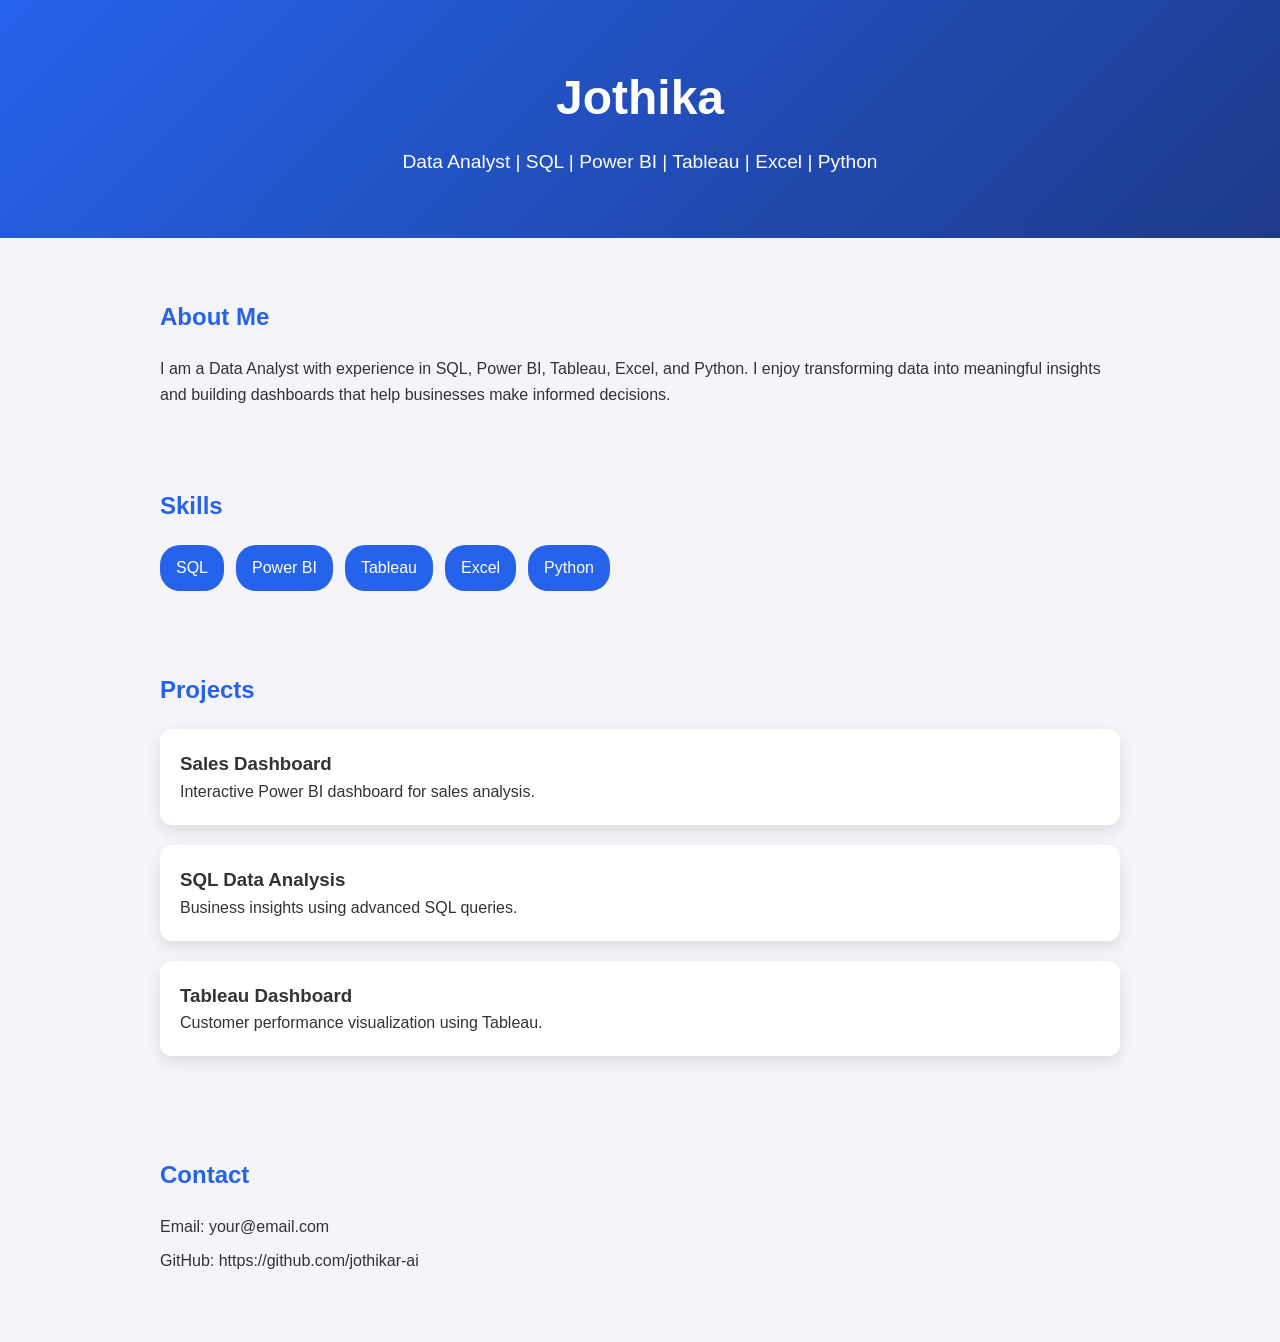
==== index.html @ 08f2b532 "Initial portfolio" ====
<!DOCTYPE html>
<html lang="en">
<head>
    <meta charset="UTF-8">
    <meta name="viewport" content="width=device-width, initial-scale=1.0">
    <title>Jothika | Data Analyst</title>
    <link rel="stylesheet" href="style.css">
</head>
<body>

<header>
    <h1>Jothika</h1>
    <p>Data Analyst | SQL | Power BI | Tableau | Excel | Python</p>
</header>

<section id="about">
    <h2>About Me</h2>
    <p>
        I am a Data Analyst with experience in SQL, Power BI, Tableau,
        Excel, and Python. I enjoy transforming data into meaningful
        insights and building dashboards that help businesses make
        informed decisions.
    </p>
</section>

<section id="skills">
    <h2>Skills</h2>
    <ul>
        <li>SQL</li>
        <li>Power BI</li>
        <li>Tableau</li>
        <li>Excel</li>
        <li>Python</li>
    </ul>
</section>

<section id="projects">
    <h2>Projects</h2>

    <div class="card">
        <h3>Sales Dashboard</h3>
        <p>Interactive Power BI dashboard for sales analysis.</p>
    </div>

    <div class="card">
        <h3>SQL Data Analysis</h3>
        <p>Business insights using advanced SQL queries.</p>
    </div>

    <div class="card">
        <h3>Tableau Dashboard</h3>
        <p>Customer performance visualization using Tableau.</p>
    </div>

</section>

<section id="contact">
    <h2>Contact</h2>
    <p>Email: your@email.com</p>
    <p>GitHub: https://github.com/jothikar-ai</p>
</section>

<script src="script.js"></script>

</body>
</html>
---- style.css ----
* {
    margin: 0;
    padding: 0;
    box-sizing: border-box;
}

body {
    font-family: Arial, Helvetica, sans-serif;
    background: #f4f4f9;
    color: #333;
    line-height: 1.6;
}

header {
    background: linear-gradient(135deg, #2563eb, #1e3a8a);
    color: white;
    text-align: center;
    padding: 60px 20px;
}

header h1 {
    font-size: 3rem;
}

header p {
    margin-top: 10px;
    font-size: 1.2rem;
}

section {
    max-width: 1000px;
    margin: 40px auto;
    padding: 20px;
}

h2 {
    margin-bottom: 20px;
    color: #2563eb;
}

ul {
    list-style: none;
    display: flex;
    flex-wrap: wrap;
    gap: 12px;
}

ul li {
    background: #2563eb;
    color: white;
    padding: 10px 16px;
    border-radius: 20px;
}

.card {
    background: white;
    padding: 20px;
    margin-bottom: 20px;
    border-radius: 12px;
    box-shadow: 0 6px 15px rgba(0,0,0,0.1);
    transition: transform 0.3s ease;
}

.card:hover {
    transform: translateY(-5px);
}

#contact p {
    margin: 8px 0;
}

footer {
    text-align: center;
    padding: 20px;
    background: #1e3a8a;
    color: white;
    margin-top: 40px;
}
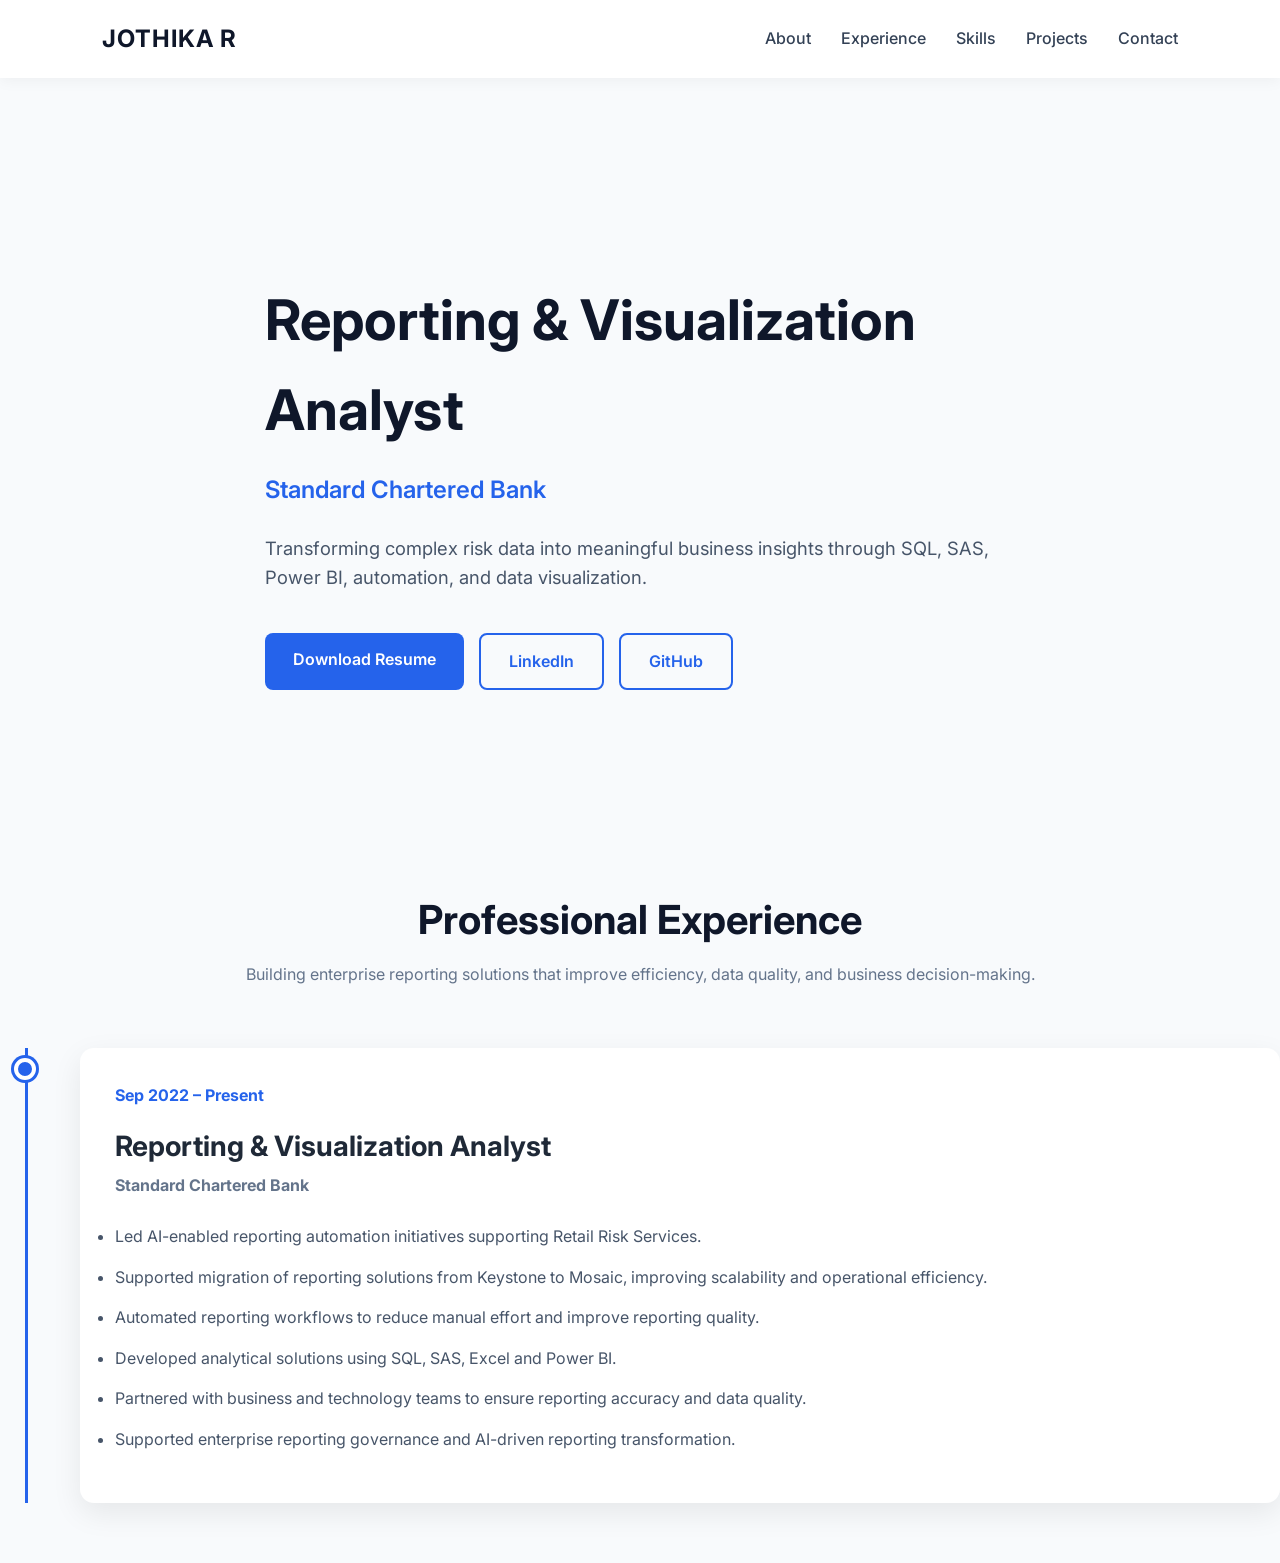
==== commit d8fb2f66: "Add professional experience timeline" ====
--- a/index.html
+++ b/index.html
@@ -3,64 +3,112 @@
 <head>
     <meta charset="UTF-8">
     <meta name="viewport" content="width=device-width, initial-scale=1.0">
-    <title>Jothika | Data Analyst</title>
-    <link rel="stylesheet" href="style.css">
+    <title>Jothika R | Reporting & Visualization Analyst</title>
+
+    <link rel="stylesheet" href="assets/css/style.css">
+
+    <link href="https://fonts.googleapis.com/css2?family=Inter:wght@300;400;500;600;700&display=swap" rel="stylesheet">
 </head>
+
 <body>
 
-<header>
-    <h1>Jothika</h1>
-    <p>Data Analyst | SQL | Power BI | Tableau | Excel | Python</p>
-</header>
+<nav class="navbar">
 
-<section id="about">
-    <h2>About Me</h2>
-    <p>
-        I am a Data Analyst with experience in SQL, Power BI, Tableau,
-        Excel, and Python. I enjoy transforming data into meaningful
-        insights and building dashboards that help businesses make
-        informed decisions.
-    </p>
+<div class="logo">
+JOTHIKA R
+</div>
+
+<ul>
+
+<li><a href="#about">About</a></li>
+
+<li><a href="#experience">Experience</a></li>
+
+<li><a href="#skills">Skills</a></li>
+
+<li><a href="#projects">Projects</a></li>
+
+<li><a href="#contact">Contact</a></li>
+
+</ul>
+
+</nav>
+
+<section class="hero">
+
+<div class="hero-text">
+
+<h1>Reporting & Visualization Analyst</h1>
+
+<h2>Standard Chartered Bank</h2>
+
+<p>
+
+Transforming complex risk data into meaningful business insights through SQL, SAS, Power BI, automation, and data visualization.
+
+</p>
+
+<div class="buttons">
+
+<a href="#">Download Resume</a>
+
+<a href="https://www.linkedin.com/in/jothika-r-b6b468215/" target="_blank">LinkedIn</a>
+
+<a href="https://github.com/jothikar-ai" target="_blank">GitHub</a>
+
+</div>
+
+</div>
+
 </section>
 
-<section id="skills">
-    <h2>Skills</h2>
-    <ul>
-        <li>SQL</li>
-        <li>Power BI</li>
-        <li>Tableau</li>
-        <li>Excel</li>
-        <li>Python</li>
-    </ul>
-</section>
+<section id="experience" class="experience">
 
-<section id="projects">
-    <h2>Projects</h2>
-
-    <div class="card">
-        <h3>Sales Dashboard</h3>
-        <p>Interactive Power BI dashboard for sales analysis.</p>
+    <div class="section-title">
+        <h2>Professional Experience</h2>
+        <p>Building enterprise reporting solutions that improve efficiency, data quality, and business decision-making.</p>
     </div>
 
-    <div class="card">
-        <h3>SQL Data Analysis</h3>
-        <p>Business insights using advanced SQL queries.</p>
-    </div>
+    <div class="timeline">
 
-    <div class="card">
-        <h3>Tableau Dashboard</h3>
-        <p>Customer performance visualization using Tableau.</p>
+        <div class="timeline-item">
+            <div class="timeline-dot"></div>
+
+            <div class="timeline-content">
+
+                <span class="timeline-date">
+                    Sep 2022 – Present
+                </span>
+
+                <h3>Reporting & Visualization Analyst</h3>
+
+                <h4>Standard Chartered Bank</h4>
+
+                <ul>
+
+                    <li>Led AI-enabled reporting automation initiatives supporting Retail Risk Services.</li>
+
+                    <li>Supported migration of reporting solutions from Keystone to Mosaic, improving scalability and operational efficiency.</li>
+
+                    <li>Automated reporting workflows to reduce manual effort and improve reporting quality.</li>
+
+                    <li>Developed analytical solutions using SQL, SAS, Excel and Power BI.</li>
+
+                    <li>Partnered with business and technology teams to ensure reporting accuracy and data quality.</li>
+
+                    <li>Supported enterprise reporting governance and AI-driven reporting transformation.</li>
+
+                </ul>
+
+            </div>
+
+        </div>
+
     </div>
 
 </section>
 
-<section id="contact">
-    <h2>Contact</h2>
-    <p>Email: your@email.com</p>
-    <p>GitHub: https://github.com/jothikar-ai</p>
-</section>
-
-<script src="script.js"></script>
+<script src="assets/js/script.js"></script>
 
 </body>
 </html>
--- a/assets/css/style.css
+++ b/assets/css/style.css
@@ -0,0 +1,324 @@
+/* ==========================
+   Global Styles
+========================== */
+
+* {
+    margin: 0;
+    padding: 0;
+    box-sizing: border-box;
+}
+
+html {
+    scroll-behavior: smooth;
+}
+
+body {
+    font-family: "Inter", sans-serif;
+    background: #f8fafc;
+    color: #1f2937;
+    line-height: 1.6;
+}
+
+/* ==========================
+   Navigation
+========================== */
+
+.navbar {
+    position: sticky;
+    top: 0;
+    background: #ffffff;
+    display: flex;
+    justify-content: space-between;
+    align-items: center;
+    padding: 20px 8%;
+    box-shadow: 0 2px 15px rgba(0,0,0,0.05);
+    z-index: 1000;
+}
+
+.logo {
+    font-size: 24px;
+    font-weight: 700;
+    color: #0f172a;
+    letter-spacing: 1px;
+}
+
+.navbar ul {
+    display: flex;
+    list-style: none;
+    gap: 30px;
+}
+
+.navbar a {
+    text-decoration: none;
+    color: #334155;
+    font-weight: 500;
+    transition: color .3s;
+}
+
+.navbar a:hover {
+    color: #2563eb;
+}
+
+/* ==========================
+   Hero Section
+========================== */
+
+.hero {
+    min-height: 90vh;
+    display: flex;
+    align-items: center;
+    justify-content: center;
+    padding: 0 8%;
+}
+
+.hero-text {
+    max-width: 750px;
+}
+
+.hero h1 {
+    font-size: 3.5rem;
+    color: #0f172a;
+    margin-bottom: 15px;
+}
+
+.hero h2 {
+    color: #2563eb;
+    font-weight: 600;
+    margin-bottom: 25px;
+}
+
+.hero p {
+    font-size: 1.15rem;
+    color: #475569;
+    margin-bottom: 40px;
+}
+
+.buttons {
+    display: flex;
+    gap: 15px;
+    flex-wrap: wrap;
+}
+
+.buttons a {
+    text-decoration: none;
+    padding: 14px 28px;
+    border-radius: 8px;
+    font-weight: 600;
+    transition: .3s;
+}
+
+.buttons a:first-child {
+    background: #2563eb;
+    color: white;
+}
+
+.buttons a:first-child:hover {
+    background: #1d4ed8;
+}
+
+.buttons a:not(:first-child) {
+    border: 2px solid #2563eb;
+    color: #2563eb;
+}
+
+.buttons a:not(:first-child):hover {
+    background: #2563eb;
+    color: white;
+}
+
+/* ==========================
+   Mobile
+========================== */
+
+@media(max-width:768px){
+
+.navbar{
+    flex-direction:column;
+    gap:15px;
+}
+
+.navbar ul{
+    flex-wrap:wrap;
+    justify-content:center;
+}
+
+.hero h1{
+    font-size:2.3rem;
+}
+
+.hero{
+    text-align:center;
+}
+
+.buttons{
+    justify-content:center;
+}
+
+}
+/* ==========================
+   About Section
+========================== */
+
+.about {
+    padding: 80px 8%;
+    background: #ffffff;
+}
+
+.section-title {
+    text-align: center;
+    margin-bottom: 50px;
+}
+
+.section-title h2 {
+    font-size: 2.5rem;
+    color: #0f172a;
+    margin-bottom: 10px;
+}
+
+.section-title p {
+    color: #64748b;
+}
+
+.about-container {
+    display: grid;
+    grid-template-columns: 2fr 1fr;
+    gap: 40px;
+    align-items: start;
+}
+
+.about-text p {
+    margin-bottom: 20px;
+    font-size: 1.05rem;
+    color: #475569;
+}
+
+.about-card {
+    background: #f8fafc;
+    border-radius: 12px;
+    padding: 30px;
+    box-shadow: 0 5px 20px rgba(0,0,0,0.08);
+}
+
+.about-card h3 {
+    margin-bottom: 20px;
+    color: #2563eb;
+}
+
+.about-card ul {
+    list-style: none;
+    padding: 0;
+}
+
+.about-card li {
+    margin-bottom: 15px;
+    color: #334155;
+}
+
+@media (max-width: 768px) {
+    .about-container {
+        grid-template-columns: 1fr;
+    }
+}
+/* EXPERIENCE TIMELINE */
+
+.timeline{
+
+position:relative;
+
+margin-top:60px;
+
+}
+
+.timeline:before{
+
+content:"";
+
+position:absolute;
+
+left:25px;
+
+top:0;
+
+bottom:0;
+
+width:3px;
+
+background:#2563eb;
+
+}
+
+.timeline-item{
+
+position:relative;
+
+padding-left:80px;
+
+margin-bottom:60px;
+
+}
+
+.timeline-dot{
+
+position:absolute;
+
+left:14px;
+
+top:10px;
+
+width:22px;
+
+height:22px;
+
+background:#2563eb;
+
+border-radius:50%;
+
+border:4px solid white;
+
+box-shadow:0 0 0 3px #2563eb;
+
+}
+
+.timeline-content{
+
+background:white;
+
+padding:35px;
+
+border-radius:14px;
+
+box-shadow:0 10px 30px rgba(0,0,0,.08);
+
+}
+
+.timeline-date{
+
+color:#2563eb;
+
+font-weight:700;
+
+}
+
+.timeline-content h3{
+
+margin:15px 0 5px;
+
+font-size:28px;
+
+}
+
+.timeline-content h4{
+
+color:#64748b;
+
+margin-bottom:25px;
+
+}
+
+.timeline-content li{
+
+margin-bottom:15px;
+
+color:#475569;
+
+}
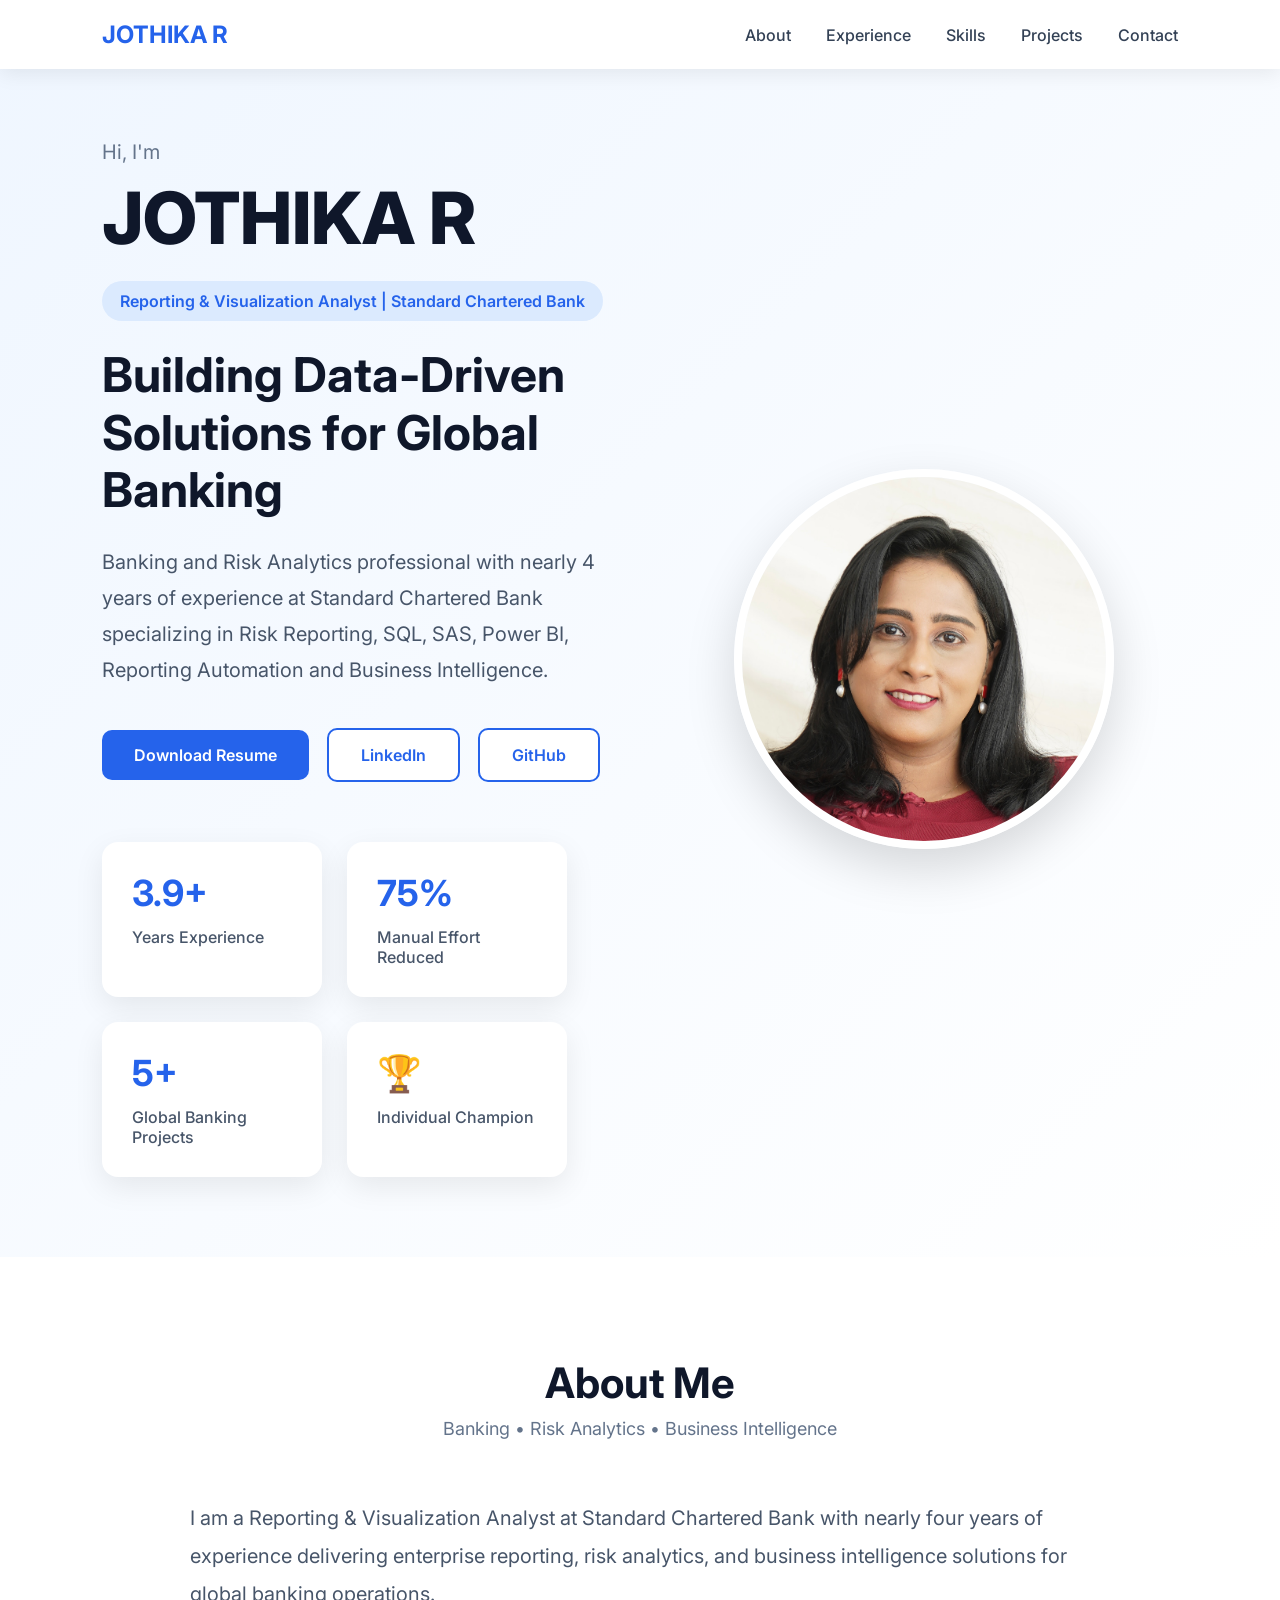
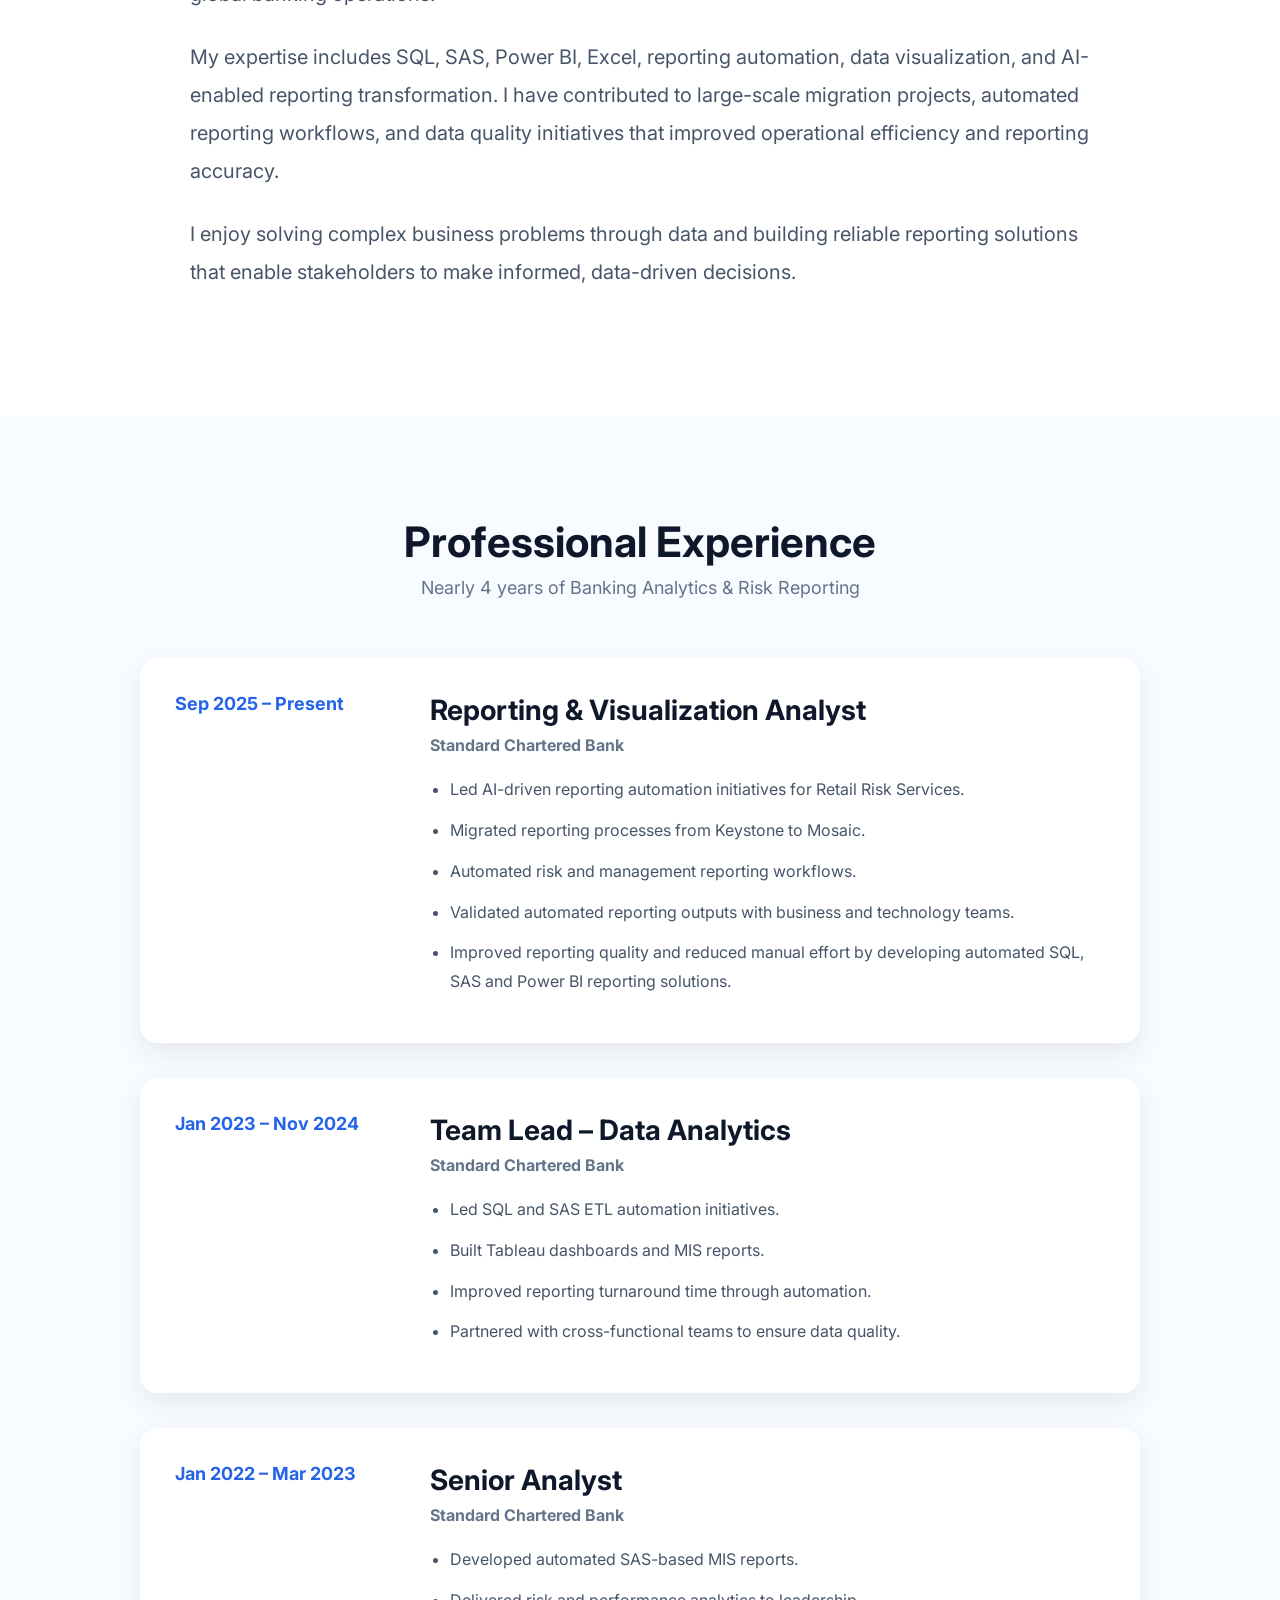
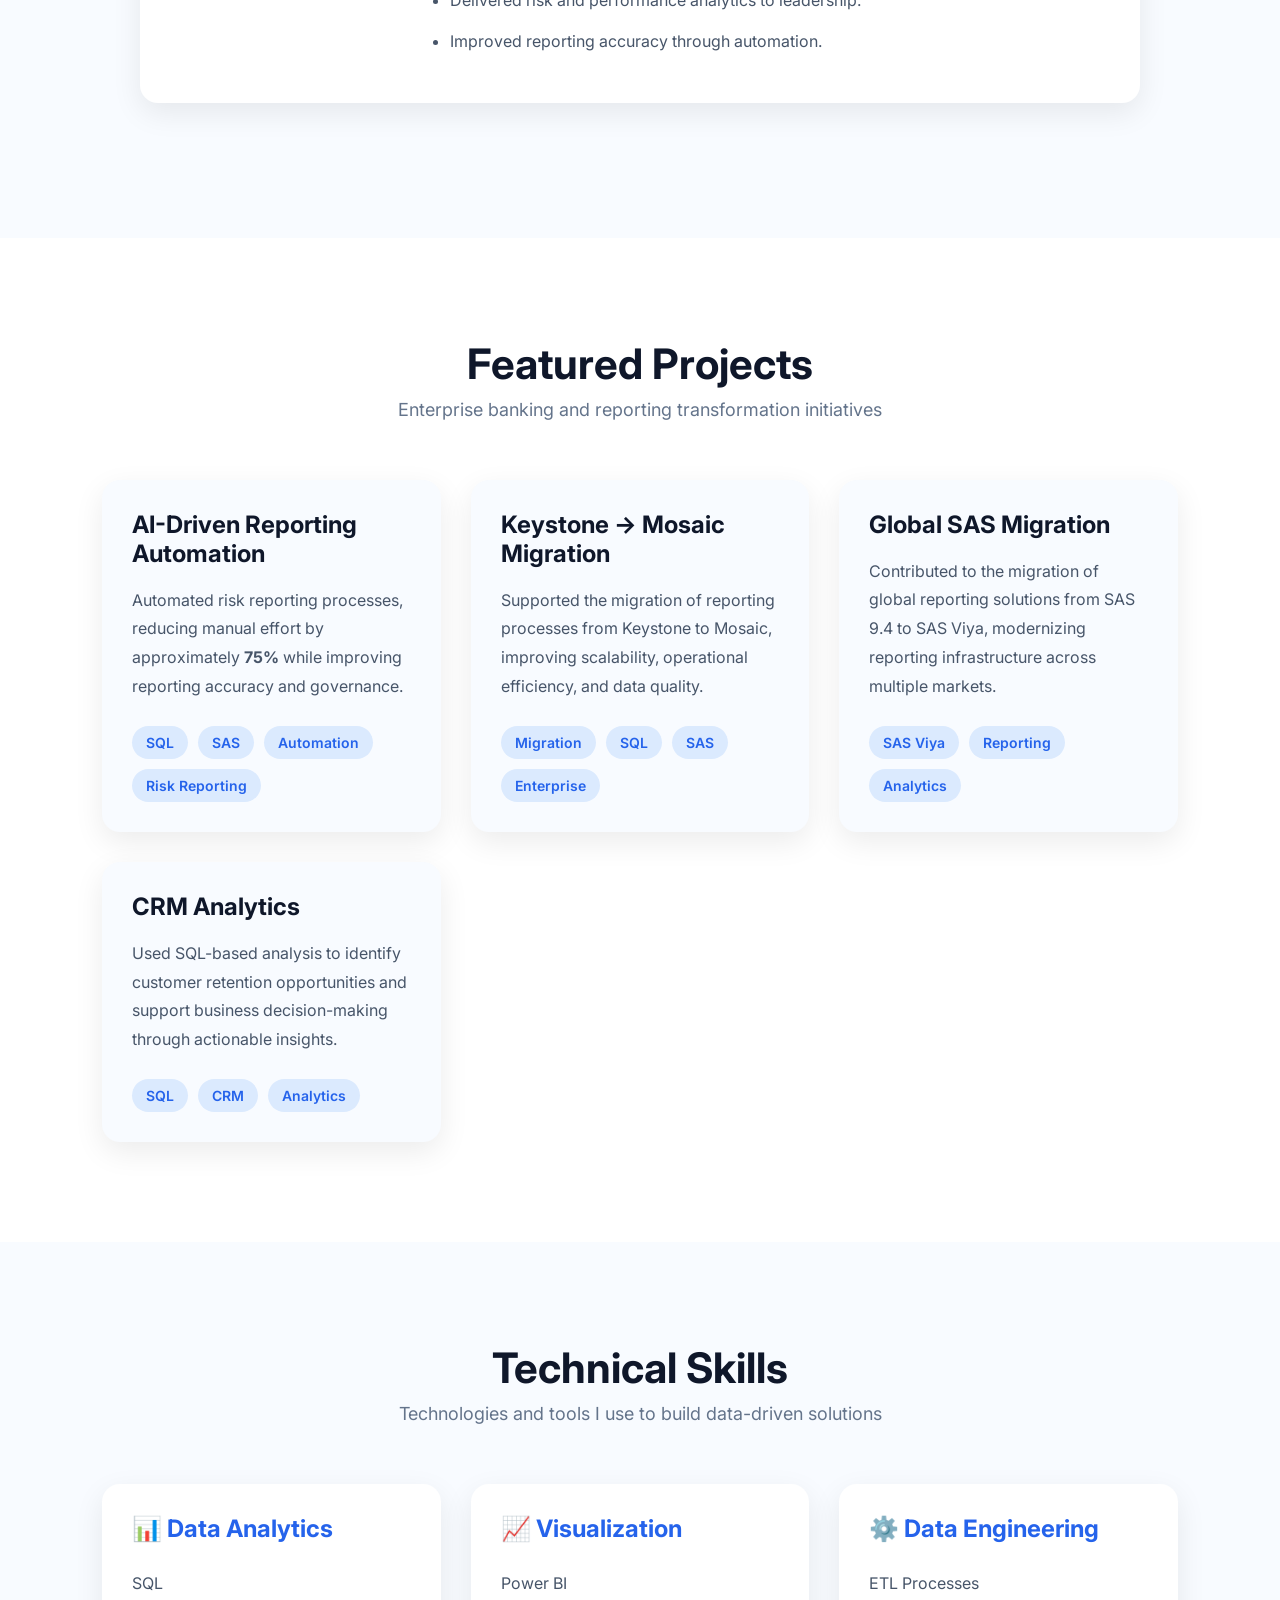
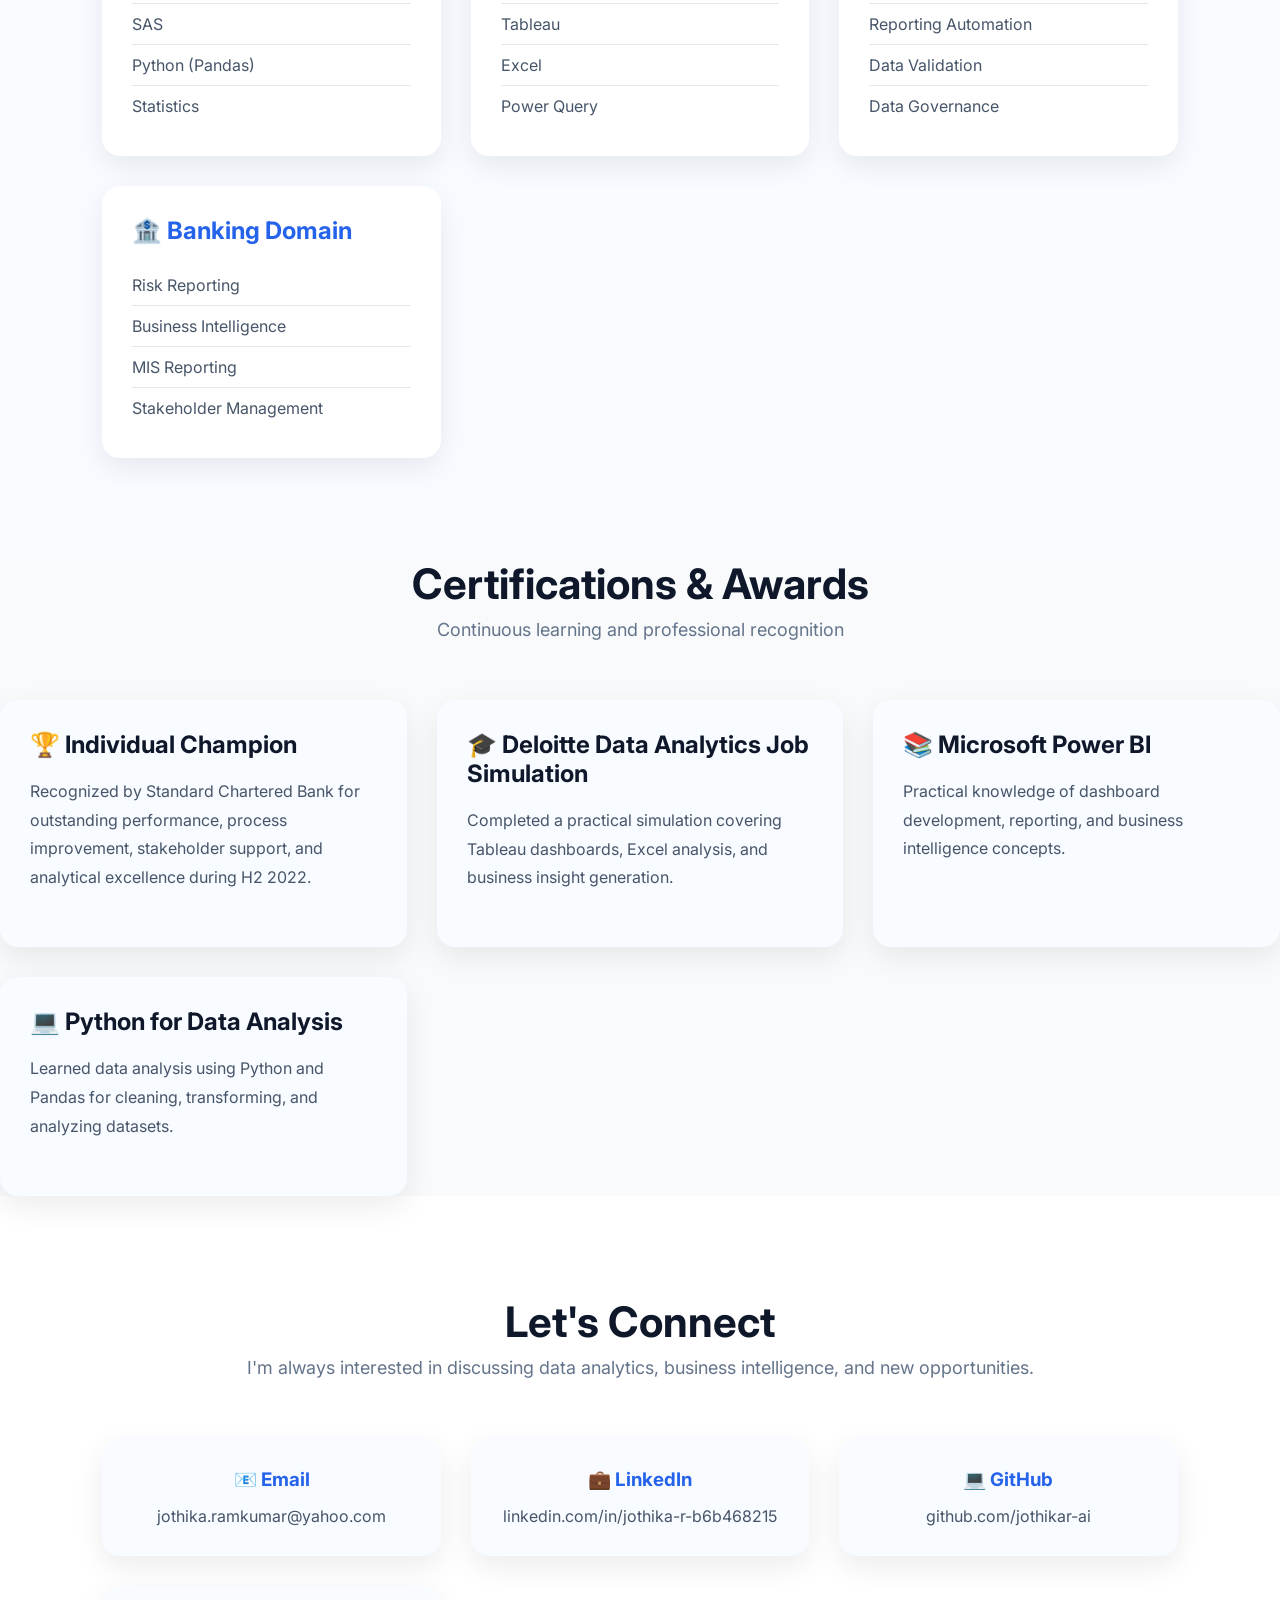
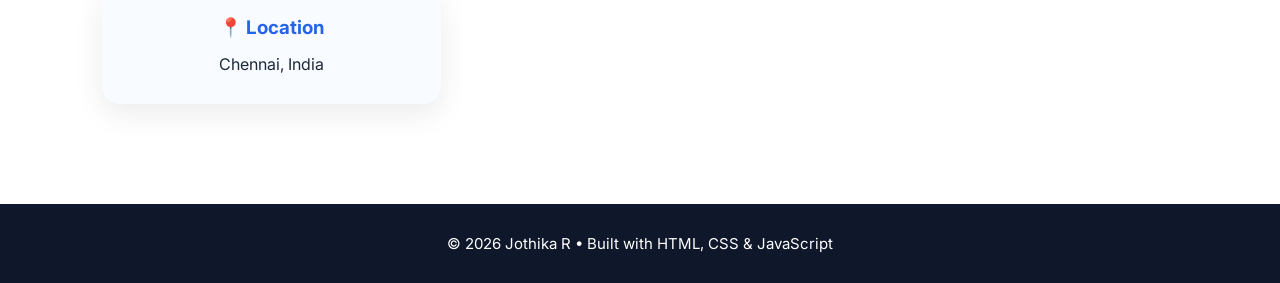
==== commit 3ee59212: "Complete professional portfolio website" ====
--- a/index.html
+++ b/index.html
@@ -1,114 +1,433 @@
 <!DOCTYPE html>
 <html lang="en">
+
 <head>
     <meta charset="UTF-8">
     <meta name="viewport" content="width=device-width, initial-scale=1.0">
+
     <title>Jothika R | Reporting & Visualization Analyst</title>
 
     <link rel="stylesheet" href="assets/css/style.css">
 
-    <link href="https://fonts.googleapis.com/css2?family=Inter:wght@300;400;500;600;700&display=swap" rel="stylesheet">
+    <link href="https://fonts.googleapis.com/css2?family=Inter:wght@300;400;500;600;700;800&display=swap" rel="stylesheet">
 </head>
 
 <body>
 
-<nav class="navbar">
-
-<div class="logo">
-JOTHIKA R
-</div>
-
-<ul>
-
-<li><a href="#about">About</a></li>
-
-<li><a href="#experience">Experience</a></li>
-
-<li><a href="#skills">Skills</a></li>
-
-<li><a href="#projects">Projects</a></li>
-
-<li><a href="#contact">Contact</a></li>
-
-</ul>
-
-</nav>
+    <!-- Navigation -->
+
+    <nav class="navbar">
+
+        <div class="logo">
+            JOTHIKA R
+        </div>
+
+        <ul class="nav-links">
+            <li><a href="#about">About</a></li>
+            <li><a href="#experience">Experience</a></li>
+            <li><a href="#skills">Skills</a></li>
+            <li><a href="#projects">Projects</a></li>
+            <li><a href="#contact">Contact</a></li>
+        </ul>
+
+    </nav>
+
+    <!-- Hero Section -->
+
+    <!-- Hero Section -->
 
 <section class="hero">
 
-<div class="hero-text">
-
-<h1>Reporting & Visualization Analyst</h1>
-
-<h2>Standard Chartered Bank</h2>
+    <div class="hero-left">
+
+        <p class="intro">Hi, I'm</p>
+
+        <h1>JOTHIKA R</h1>
+
+        <p class="tag">
+            Reporting & Visualization Analyst | Standard Chartered Bank
+        </p>
+
+        <h2>
+            Building Data-Driven Solutions for Global Banking
+        </h2>
+
+        <p class="hero-text">
+            Banking and Risk Analytics professional with nearly 4 years of experience at Standard Chartered Bank specializing in Risk Reporting, SQL, SAS, Power BI, Reporting Automation and Business Intelligence.
+        </p>
+
+        <div class="hero-buttons">
+
+            <a href="assets/resume/Jothika Ram Kumar Resume.pdf" class="btn primary" download>
+                Download Resume
+            </a>
+
+            <a href="https://www.linkedin.com/in/jothika-r-b6b468215/" target="_blank" class="btn secondary">
+                LinkedIn
+            </a>
+
+            <a href="https://github.com/jothikar-ai" target="_blank" class="btn secondary">
+                GitHub
+            </a>
+
+        </div>
+
+        <div class="stats">
+
+            <div class="stat-card">
+                <h2>3.9+</h2>
+                <p>Years Experience</p>
+            </div>
+
+            <div class="stat-card">
+                <h2>75%</h2>
+                <p>Manual Effort Reduced</p>
+            </div>
+
+            <div class="stat-card">
+                <h2>5+</h2>
+                <p>Global Banking Projects</p>
+            </div>
+
+            <div class="stat-card">
+                <h2>🏆</h2>
+                <p>Individual Champion</p>
+            </div>
+
+        </div>
+
+    </div>
+
+    <div class="hero-right">
+
+        <img src="assets/img/profile.jpg" alt="Jothika R">
+
+    </div>
+
+</section>
+<section id="about" class="about">
+
+    <div class="section-title">
+        <h2>About Me</h2>
+        <p>Banking • Risk Analytics • Business Intelligence</p>
+    </div>
+
+    <div class="about-content">
+
+        <div class="about-text">
+
+          <p>
+I am a Reporting & Visualization Analyst at Standard Chartered Bank with nearly four years of experience delivering enterprise reporting, risk analytics, and business intelligence solutions for global banking operations.
+</p>
 
 <p>
-
-Transforming complex risk data into meaningful business insights through SQL, SAS, Power BI, automation, and data visualization.
-
+My expertise includes SQL, SAS, Power BI, Excel, reporting automation, data visualization, and AI-enabled reporting transformation. I have contributed to large-scale migration projects, automated reporting workflows, and data quality initiatives that improved operational efficiency and reporting accuracy.
 </p>
 
-<div class="buttons">
-
-<a href="#">Download Resume</a>
-
-<a href="https://www.linkedin.com/in/jothika-r-b6b468215/" target="_blank">LinkedIn</a>
-
-<a href="https://github.com/jothikar-ai" target="_blank">GitHub</a>
-
-</div>
-
-</div>
-
-</section>
-
+<p>
+I enjoy solving complex business problems through data and building reliable reporting solutions that enable stakeholders to make informed, data-driven decisions.
+</p>
+
+        </div>
+
+    </div>
+
+</section>
 <section id="experience" class="experience">
 
     <div class="section-title">
         <h2>Professional Experience</h2>
-        <p>Building enterprise reporting solutions that improve efficiency, data quality, and business decision-making.</p>
+        <p>Nearly 4 years of Banking Analytics & Risk Reporting</p>
     </div>
 
     <div class="timeline">
 
-        <div class="timeline-item">
-            <div class="timeline-dot"></div>
+        <div class="timeline-card">
+
+            <div class="timeline-date">
+                Sep 2025 – Present
+            </div>
 
             <div class="timeline-content">
 
-                <span class="timeline-date">
-                    Sep 2022 – Present
-                </span>
-
                 <h3>Reporting & Visualization Analyst</h3>
 
                 <h4>Standard Chartered Bank</h4>
 
                 <ul>
-
-                    <li>Led AI-enabled reporting automation initiatives supporting Retail Risk Services.</li>
-
-                    <li>Supported migration of reporting solutions from Keystone to Mosaic, improving scalability and operational efficiency.</li>
-
-                    <li>Automated reporting workflows to reduce manual effort and improve reporting quality.</li>
-
-                    <li>Developed analytical solutions using SQL, SAS, Excel and Power BI.</li>
-
-                    <li>Partnered with business and technology teams to ensure reporting accuracy and data quality.</li>
-
-                    <li>Supported enterprise reporting governance and AI-driven reporting transformation.</li>
-
+                    <li>Led AI-driven reporting automation initiatives for Retail Risk Services.</li>
+                    <li>Migrated reporting processes from Keystone to Mosaic.</li>
+                    <li>Automated risk and management reporting workflows.</li>
+                    <li>Validated automated reporting outputs with business and technology teams.</li>
+                    <li>Improved reporting quality and reduced manual effort by developing automated SQL, SAS and Power BI reporting solutions.</li>
                 </ul>
 
             </div>
 
         </div>
 
-    </div>
-
-</section>
-
-<script src="assets/js/script.js"></script>
+        <div class="timeline-card">
+
+            <div class="timeline-date">
+                Jan 2023 – Nov 2024
+            </div>
+
+            <div class="timeline-content">
+
+                <h3>Team Lead – Data Analytics</h3>
+
+                <h4>Standard Chartered Bank</h4>
+
+                <ul>
+                    <li>Led SQL and SAS ETL automation initiatives.</li>
+                    <li>Built Tableau dashboards and MIS reports.</li>
+                    <li>Improved reporting turnaround time through automation.</li>
+                    <li>Partnered with cross-functional teams to ensure data quality.</li>
+                </ul>
+
+            </div>
+
+        </div>
+
+        <div class="timeline-card">
+
+            <div class="timeline-date">
+                Jan 2022 – Mar 2023
+            </div>
+
+            <div class="timeline-content">
+
+                <h3>Senior Analyst</h3>
+
+                <h4>Standard Chartered Bank</h4>
+
+                <ul>
+                    <li>Developed automated SAS-based MIS reports.</li>
+                    <li>Delivered risk and performance analytics to leadership.</li>
+                    <li>Improved reporting accuracy through automation.</li>
+                </ul>
+
+            </div>
+
+        </div>
+
+    </div>
+
+</section>
+<section id="projects" class="projects">
+
+    <div class="section-title">
+        <h2>Featured Projects</h2>
+        <p>Enterprise banking and reporting transformation initiatives</p>
+    </div>
+
+    <div class="projects-grid">
+
+        <div class="project-card">
+            <h3>AI-Driven Reporting Automation</h3>
+            <p>
+                Automated risk reporting processes, reducing manual effort by approximately
+                <strong>75%</strong> while improving reporting accuracy and governance.
+            </p>
+
+            <div class="project-tags">
+                <span>SQL</span>
+                <span>SAS</span>
+                <span>Automation</span>
+                <span>Risk Reporting</span>
+            </div>
+        </div>
+
+        <div class="project-card">
+            <h3>Keystone → Mosaic Migration</h3>
+            <p>
+                Supported the migration of reporting processes from Keystone to Mosaic,
+                improving scalability, operational efficiency, and data quality.
+            </p>
+
+            <div class="project-tags">
+                <span>Migration</span>
+                <span>SQL</span>
+                <span>SAS</span>
+                <span>Enterprise</span>
+            </div>
+        </div>
+
+        <div class="project-card">
+            <h3>Global SAS Migration</h3>
+            <p>
+                Contributed to the migration of global reporting solutions from SAS 9.4
+                to SAS Viya, modernizing reporting infrastructure across multiple markets.
+            </p>
+
+            <div class="project-tags">
+                <span>SAS Viya</span>
+                <span>Reporting</span>
+                <span>Analytics</span>
+            </div>
+        </div>
+
+        <div class="project-card">
+            <h3>CRM Analytics</h3>
+            <p>
+                Used SQL-based analysis to identify customer retention opportunities and
+                support business decision-making through actionable insights.
+            </p>
+
+            <div class="project-tags">
+                <span>SQL</span>
+                <span>CRM</span>
+                <span>Analytics</span>
+            </div>
+        </div>
+
+    </div>
+
+</section>
+<section id="skills" class="skills">
+
+    <div class="section-title">
+        <h2>Technical Skills</h2>
+        <p>Technologies and tools I use to build data-driven solutions</p>
+    </div>
+
+    <div class="skills-grid">
+
+        <div class="skill-card">
+            <h3>📊 Data Analytics</h3>
+            <ul>
+                <li>SQL</li>
+                <li>SAS</li>
+                <li>Python (Pandas)</li>
+                <li>Statistics</li>
+            </ul>
+        </div>
+
+        <div class="skill-card">
+            <h3>📈 Visualization</h3>
+            <ul>
+                <li>Power BI</li>
+                <li>Tableau</li>
+                <li>Excel</li>
+                <li>Power Query</li>
+            </ul>
+        </div>
+
+        <div class="skill-card">
+            <h3>⚙️ Data Engineering</h3>
+            <ul>
+                <li>ETL Processes</li>
+                <li>Reporting Automation</li>
+                <li>Data Validation</li>
+                <li>Data Governance</li>
+            </ul>
+        </div>
+
+        <div class="skill-card">
+            <h3>🏦 Banking Domain</h3>
+            <ul>
+                <li>Risk Reporting</li>
+                <li>Business Intelligence</li>
+                <li>MIS Reporting</li>
+                <li>Stakeholder Management</li>
+            </ul>
+        </div>
+
+    </div>
+
+</section>
+<section class="certifications">
+
+    <div class="section-title">
+        <h2>Certifications & Awards</h2>
+        <p>Continuous learning and professional recognition</p>
+    </div>
+
+    <div class="projects-grid">
+
+        <div class="project-card">
+            <h3>🏆 Individual Champion</h3>
+            <p>
+                Recognized by Standard Chartered Bank for outstanding performance,
+                process improvement, stakeholder support, and analytical excellence
+                during H2 2022.
+            </p>
+        </div>
+
+        <div class="project-card">
+            <h3>🎓 Deloitte Data Analytics Job Simulation</h3>
+            <p>
+                Completed a practical simulation covering Tableau dashboards,
+                Excel analysis, and business insight generation.
+            </p>
+        </div>
+
+        <div class="project-card">
+            <h3>📚 Microsoft Power BI</h3>
+            <p>
+                Practical knowledge of dashboard development,
+                reporting, and business intelligence concepts.
+            </p>
+        </div>
+
+        <div class="project-card">
+            <h3>💻 Python for Data Analysis</h3>
+            <p>
+                Learned data analysis using Python and Pandas
+                for cleaning, transforming, and analyzing datasets.
+            </p>
+        </div>
+
+    </div>
+
+</section>
+<section id="contact" class="contact">
+
+    <div class="section-title">
+        <h2>Let's Connect</h2>
+        <p>I'm always interested in discussing data analytics, business intelligence, and new opportunities.</p>
+    </div>
+
+    <div class="contact-grid">
+
+        <div class="contact-card">
+            <h3>📧 Email</h3>
+            <a href="mailto:jothika.ramkumar@yahoo.com">
+                jothika.ramkumar@yahoo.com
+            </a>
+        </div>
+
+        <div class="contact-card">
+            <h3>💼 LinkedIn</h3>
+            <a href="https://www.linkedin.com/in/jothika-r-b6b468215/" target="_blank">
+                linkedin.com/in/jothika-r-b6b468215
+            </a>
+        </div>
+
+        <div class="contact-card">
+            <h3>💻 GitHub</h3>
+            <a href="https://github.com/jothikar-ai" target="_blank">
+                github.com/jothikar-ai
+            </a>
+        </div>
+
+        <div class="contact-card">
+            <h3>📍 Location</h3>
+            <p>Chennai, India</p>
+        </div>
+
+    </div>
+
+</section>
+<footer class="footer">
+
+    <p>
+        © 2026 Jothika R • Built with HTML, CSS & JavaScript
+    </p>
+
+</footer>
+    <script src="assets/js/script.js"></script>
 
 </body>
+
 </html>
--- a/assets/css/style.css
+++ b/assets/css/style.css
@@ -1,324 +1,514 @@
-/* ==========================
-   Global Styles
-========================== */
-
-* {
-    margin: 0;
-    padding: 0;
-    box-sizing: border-box;
-}
-
-html {
-    scroll-behavior: smooth;
-}
-
-body {
-    font-family: "Inter", sans-serif;
-    background: #f8fafc;
-    color: #1f2937;
-    line-height: 1.6;
-}
-
-/* ==========================
-   Navigation
-========================== */
-
-.navbar {
-    position: sticky;
-    top: 0;
-    background: #ffffff;
-    display: flex;
-    justify-content: space-between;
-    align-items: center;
-    padding: 20px 8%;
-    box-shadow: 0 2px 15px rgba(0,0,0,0.05);
-    z-index: 1000;
-}
-
-.logo {
-    font-size: 24px;
-    font-weight: 700;
-    color: #0f172a;
-    letter-spacing: 1px;
-}
-
-.navbar ul {
-    display: flex;
-    list-style: none;
-    gap: 30px;
-}
-
-.navbar a {
-    text-decoration: none;
-    color: #334155;
-    font-weight: 500;
-    transition: color .3s;
-}
-
-.navbar a:hover {
-    color: #2563eb;
-}
-
-/* ==========================
-   Hero Section
-========================== */
-
-.hero {
-    min-height: 90vh;
-    display: flex;
-    align-items: center;
-    justify-content: center;
-    padding: 0 8%;
-}
-
-.hero-text {
-    max-width: 750px;
-}
-
-.hero h1 {
-    font-size: 3.5rem;
-    color: #0f172a;
-    margin-bottom: 15px;
-}
-
-.hero h2 {
-    color: #2563eb;
-    font-weight: 600;
-    margin-bottom: 25px;
-}
-
-.hero p {
-    font-size: 1.15rem;
-    color: #475569;
-    margin-bottom: 40px;
-}
-
-.buttons {
-    display: flex;
-    gap: 15px;
-    flex-wrap: wrap;
-}
-
-.buttons a {
-    text-decoration: none;
-    padding: 14px 28px;
-    border-radius: 8px;
-    font-weight: 600;
-    transition: .3s;
-}
-
-.buttons a:first-child {
-    background: #2563eb;
-    color: white;
-}
-
-.buttons a:first-child:hover {
-    background: #1d4ed8;
-}
-
-.buttons a:not(:first-child) {
-    border: 2px solid #2563eb;
-    color: #2563eb;
-}
-
-.buttons a:not(:first-child):hover {
-    background: #2563eb;
-    color: white;
-}
-
-/* ==========================
-   Mobile
-========================== */
-
-@media(max-width:768px){
+/* =========================
+   GOOGLE FONT & RESET
+========================= */
+
+*{
+    margin:0;
+    padding:0;
+    box-sizing:border-box;
+}
+
+html{
+    scroll-behavior:smooth;
+}
+
+body{
+    font-family:'Inter',sans-serif;
+    background:#f8fafc;
+    color:#1e293b;
+}
+
+/* =========================
+   NAVBAR
+========================= */
+
+.navbar{
+    position:fixed;
+    top:0;
+    width:100%;
+    display:flex;
+    justify-content:space-between;
+    align-items:center;
+    padding:20px 8%;
+    background:rgba(255,255,255,.95);
+    backdrop-filter:blur(10px);
+    box-shadow:0 4px 20px rgba(0,0,0,.08);
+    z-index:1000;
+}
+
+.logo{
+    font-size:24px;
+    font-weight:700;
+    color:#2563eb;
+}
+
+.nav-links{
+    list-style:none;
+    display:flex;
+    gap:35px;
+}
+
+.nav-links a{
+    text-decoration:none;
+    color:#334155;
+    font-weight:500;
+    transition:.3s;
+}
+
+.nav-links a:hover{
+    color:#2563eb;
+}
+
+/* =========================
+   HERO
+========================= */
+
+/* =========================
+   HERO
+========================= */
+
+.hero{
+    min-height:100vh;
+    display:flex;
+    justify-content:space-between;
+    align-items:center;
+    gap:60px;
+    padding:140px 8% 80px;
+    background:linear-gradient(135deg,#eff6ff,#ffffff);
+}
+
+.hero-left{
+    flex:1;
+}
+
+.hero-right{
+    flex:1;
+    display:flex;
+    justify-content:center;
+}
+
+.hero-right img{
+    width:380px;
+    height:380px;
+    object-fit:cover;
+    border-radius:50%;
+    border:8px solid white;
+    box-shadow:0 20px 50px rgba(0,0,0,.15);
+}
+
+.intro{
+    font-size:20px;
+    color:#64748b;
+    margin-bottom:10px;
+}
+
+.hero h1{
+    font-size:72px;
+    font-weight:800;
+    color:#0f172a;
+    margin-bottom:20px;
+}
+
+.tag{
+    display:inline-block;
+    padding:10px 18px;
+    border-radius:50px;
+    background:#dbeafe;
+    color:#2563eb;
+    font-weight:600;
+    margin-bottom:25px;
+}
+
+.hero h2{
+    font-size:48px;
+    line-height:1.2;
+    margin-bottom:25px;
+    color:#0f172a;
+}
+
+.hero-text{
+    font-size:20px;
+    line-height:1.8;
+    color:#475569;
+    margin-bottom:40px;
+}
+
+.hero-buttons{
+    display:flex;
+    gap:18px;
+    flex-wrap:wrap;
+    align-items:center;
+}
+.btn{
+    display:inline-block;
+    padding:15px 32px;
+    border-radius:10px;
+    text-decoration:none;
+    font-weight:600;
+    transition:all .3s ease;
+}
+
+.primary{
+    background:#2563eb;
+    color:#ffffff;
+}
+
+.primary:hover{
+    background:#1d4ed8;
+    transform:translateY(-3px);
+}
+
+.secondary{
+    border:2px solid #2563eb;
+    color:#2563eb;
+    background:#ffffff;
+}
+
+.secondary:hover{
+    background:#2563eb;
+    color:#ffffff;
+}
+/* =========================
+   MOBILE
+========================= */
+
+@media (max-width:768px){
+
+.hero{
+    flex-direction:column-reverse;
+    text-align:center;
+    padding-top:170px;
+}
+
+.hero-right img{
+    width:360px;
+    height:360px;
+    object-fit:cover;
+    border-radius:50%;
+    border:8px solid #ffffff;
+    box-shadow:0 20px 50px rgba(37,99,235,.20);
+    transition:transform .4s ease;
+}
+
+.hero-right img:hover{
+    transform:scale(1.03);
+}
+
+.hero h1{
+    font-size:44px;
+}
+
+.hero h2{
+    font-size:32px;
+}
+
+.hero-buttons{
+    justify-content:center;
+}
 
 .navbar{
     flex-direction:column;
     gap:15px;
 }
 
-.navbar ul{
+.nav-links{
+    gap:20px;
     flex-wrap:wrap;
     justify-content:center;
 }
 
-.hero h1{
-    font-size:2.3rem;
-}
-
-.hero{
+}
+/* =========================
+   STATISTICS
+========================= */
+
+.stats{
+    display:grid;
+    grid-template-columns:repeat(2,220px);
+    gap:25px;
+    margin-top:60px;
+}
+
+.stat-card{
+    background:white;
+    padding:30px;
+    border-radius:16px;
+    box-shadow:0 10px 30px rgba(0,0,0,.08);
+    transition:.3s;
+}
+
+.stat-card:hover{
+    transform:translateY(-8px);
+    box-shadow:0 18px 40px rgba(0,0,0,.12);
+}
+
+.stat-card h2{
+    color:#2563eb;
+    font-size:36px;
+    margin-bottom:12px;
+}
+
+.stat-card p{
+    color:#475569;
+    font-weight:500;
+}
+.about{
+    padding:100px 8%;
+    background:#ffffff;
+}
+
+.section-title{
     text-align:center;
-}
-
-.buttons{
-    justify-content:center;
-}
-
-}
-/* ==========================
-   About Section
-========================== */
-
-.about {
-    padding: 80px 8%;
-    background: #ffffff;
-}
-
-.section-title {
-    text-align: center;
-    margin-bottom: 50px;
-}
-
-.section-title h2 {
-    font-size: 2.5rem;
-    color: #0f172a;
-    margin-bottom: 10px;
-}
-
-.section-title p {
-    color: #64748b;
-}
-
-.about-container {
-    display: grid;
-    grid-template-columns: 2fr 1fr;
-    gap: 40px;
-    align-items: start;
-}
-
-.about-text p {
-    margin-bottom: 20px;
-    font-size: 1.05rem;
-    color: #475569;
-}
-
-.about-card {
-    background: #f8fafc;
-    border-radius: 12px;
-    padding: 30px;
-    box-shadow: 0 5px 20px rgba(0,0,0,0.08);
-}
-
-.about-card h3 {
-    margin-bottom: 20px;
-    color: #2563eb;
-}
-
-.about-card ul {
-    list-style: none;
-    padding: 0;
-}
-
-.about-card li {
-    margin-bottom: 15px;
-    color: #334155;
-}
-
-@media (max-width: 768px) {
-    .about-container {
-        grid-template-columns: 1fr;
-    }
-}
-/* EXPERIENCE TIMELINE */
+    margin-bottom:60px;
+}
+
+.section-title h2{
+    font-size:42px;
+    color:#0f172a;
+    margin-bottom:10px;
+}
+
+.section-title p{
+    color:#64748b;
+    font-size:18px;
+}
+
+.about-content{
+    max-width:900px;
+    margin:0 auto;
+}
+
+.about-text p{
+    font-size:20px;
+    line-height:1.9;
+    color:#475569;
+    margin-bottom:25px;
+}
+
+/* =========================
+   EXPERIENCE
+========================= */
+
+.experience{
+    padding:100px 8%;
+    background:#f8fbff;
+}
 
 .timeline{
-
-position:relative;
-
-margin-top:60px;
-
-}
-
-.timeline:before{
-
-content:"";
-
-position:absolute;
-
-left:25px;
-
-top:0;
-
-bottom:0;
-
-width:3px;
-
-background:#2563eb;
-
-}
-
-.timeline-item{
-
-position:relative;
-
-padding-left:80px;
-
-margin-bottom:60px;
-
-}
-
-.timeline-dot{
-
-position:absolute;
-
-left:14px;
-
-top:10px;
-
-width:22px;
-
-height:22px;
-
-background:#2563eb;
-
-border-radius:50%;
-
-border:4px solid white;
-
-box-shadow:0 0 0 3px #2563eb;
-
-}
-
-.timeline-content{
-
-background:white;
-
-padding:35px;
-
-border-radius:14px;
-
-box-shadow:0 10px 30px rgba(0,0,0,.08);
-
+    max-width:1000px;
+    margin:60px auto 0;
+}
+
+.timeline-card{
+    display:grid;
+    grid-template-columns:220px 1fr;
+    gap:35px;
+    background:#ffffff;
+    border-radius:18px;
+    padding:35px;
+    margin-bottom:35px;
+    box-shadow:0 10px 30px rgba(0,0,0,.08);
+    transition:.3s;
+}
+
+.timeline-card:hover{
+    transform:translateY(-6px);
 }
 
 .timeline-date{
-
-color:#2563eb;
-
-font-weight:700;
-
+    font-weight:700;
+    color:#2563eb;
+    font-size:18px;
 }
 
 .timeline-content h3{
-
-margin:15px 0 5px;
-
-font-size:28px;
-
+    font-size:28px;
+    margin-bottom:8px;
+    color:#0f172a;
 }
 
 .timeline-content h4{
-
-color:#64748b;
-
-margin-bottom:25px;
-
+    color:#64748b;
+    margin-bottom:20px;
+}
+
+.timeline-content ul{
+    padding-left:20px;
 }
 
 .timeline-content li{
-
-margin-bottom:15px;
-
-color:#475569;
-
+    margin-bottom:12px;
+    line-height:1.8;
+    color:#475569;
+}
+
+@media(max-width:768px){
+
+.timeline-card{
+    grid-template-columns:1fr;
+}
+
+.timeline-date{
+    margin-bottom:15px;
+}
+
+}
+/* =========================
+   PROJECTS
+========================= */
+
+.projects{
+    padding:100px 8%;
+    background:#ffffff;
+}
+
+.projects-grid{
+    display:grid;
+    grid-template-columns:repeat(auto-fit,minmax(320px,1fr));
+    gap:30px;
+    margin-top:60px;
+}
+
+.project-card{
+    background:#f8fbff;
+    border-radius:18px;
+    padding:30px;
+    box-shadow:0 10px 30px rgba(0,0,0,.08);
+    transition:all .3s ease;
+}
+
+.project-card:hover{
+    transform:translateY(-8px);
+    box-shadow:0 18px 40px rgba(37,99,235,.12);
+}
+
+.project-card h3{
+    color:#0f172a;
+    margin-bottom:18px;
+    font-size:24px;
+}
+
+.project-card p{
+    color:#475569;
+    line-height:1.8;
+    margin-bottom:25px;
+}
+
+.project-tags{
+    display:flex;
+    flex-wrap:wrap;
+    gap:10px;
+}
+
+.project-tags span{
+    background:#dbeafe;
+    color:#2563eb;
+    padding:8px 14px;
+    border-radius:30px;
+    font-size:14px;
+    font-weight:600;
+}
+/* =========================
+   SKILLS
+========================= */
+
+.skills{
+    padding:100px 8%;
+    background:#f8fbff;
+}
+
+.skills-grid{
+    display:grid;
+    grid-template-columns:repeat(auto-fit,minmax(260px,1fr));
+    gap:30px;
+    margin-top:60px;
+}
+
+.skill-card{
+    background:#ffffff;
+    border-radius:18px;
+    padding:30px;
+    box-shadow:0 10px 30px rgba(0,0,0,.08);
+    transition:all .3s ease;
+}
+
+.skill-card:hover{
+    transform:translateY(-8px);
+    box-shadow:0 18px 40px rgba(37,99,235,.12);
+}
+
+.skill-card h3{
+    color:#2563eb;
+    margin-bottom:20px;
+    font-size:24px;
+}
+
+.skill-card ul{
+    list-style:none;
+    padding:0;
+}
+
+.skill-card li{
+    padding:10px 0;
+    border-bottom:1px solid #e2e8f0;
+    color:#475569;
+}
+
+.skill-card li:last-child{
+    border-bottom:none;
+}
+/* =========================
+   CONTACT
+========================= */
+
+.contact{
+    padding:100px 8%;
+    background:#ffffff;
+}
+
+.contact-grid{
+    display:grid;
+    grid-template-columns:repeat(auto-fit,minmax(250px,1fr));
+    gap:30px;
+    margin-top:60px;
+}
+
+.contact-card{
+    background:#f8fbff;
+    padding:30px;
+    border-radius:18px;
+    text-align:center;
+    box-shadow:0 10px 30px rgba(0,0,0,.08);
+    transition:all .3s ease;
+}
+
+.contact-card:hover{
+    transform:translateY(-8px);
+}
+
+.contact-card h3{
+    margin-bottom:15px;
+    color:#2563eb;
+}
+
+.contact-card a{
+    text-decoration:none;
+    color:#475569;
+    word-break:break-word;
+}
+
+.contact-card a:hover{
+    color:#2563eb;
+}
+
+/* =========================
+   FOOTER
+========================= */
+
+.footer{
+    background:#0f172a;
+    color:#ffffff;
+    text-align:center;
+    padding:30px;
+    font-size:15px;
 }
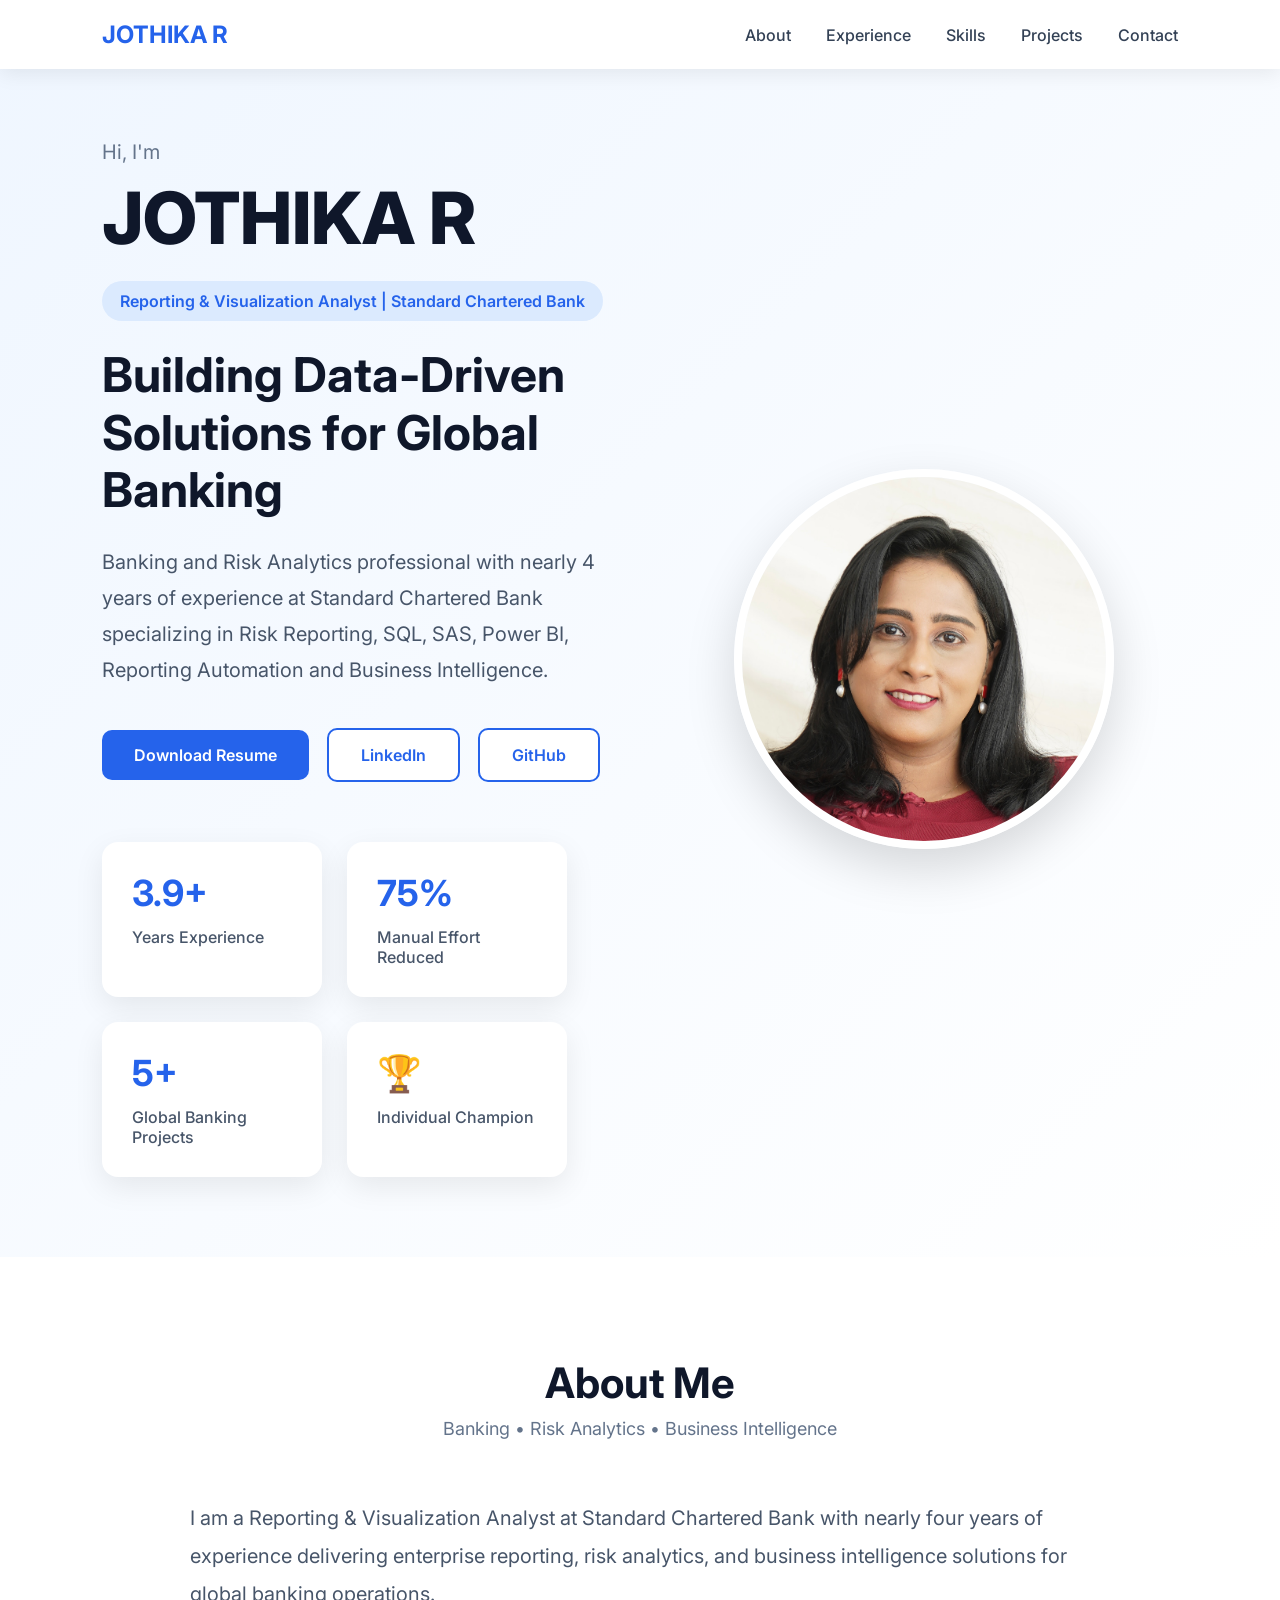
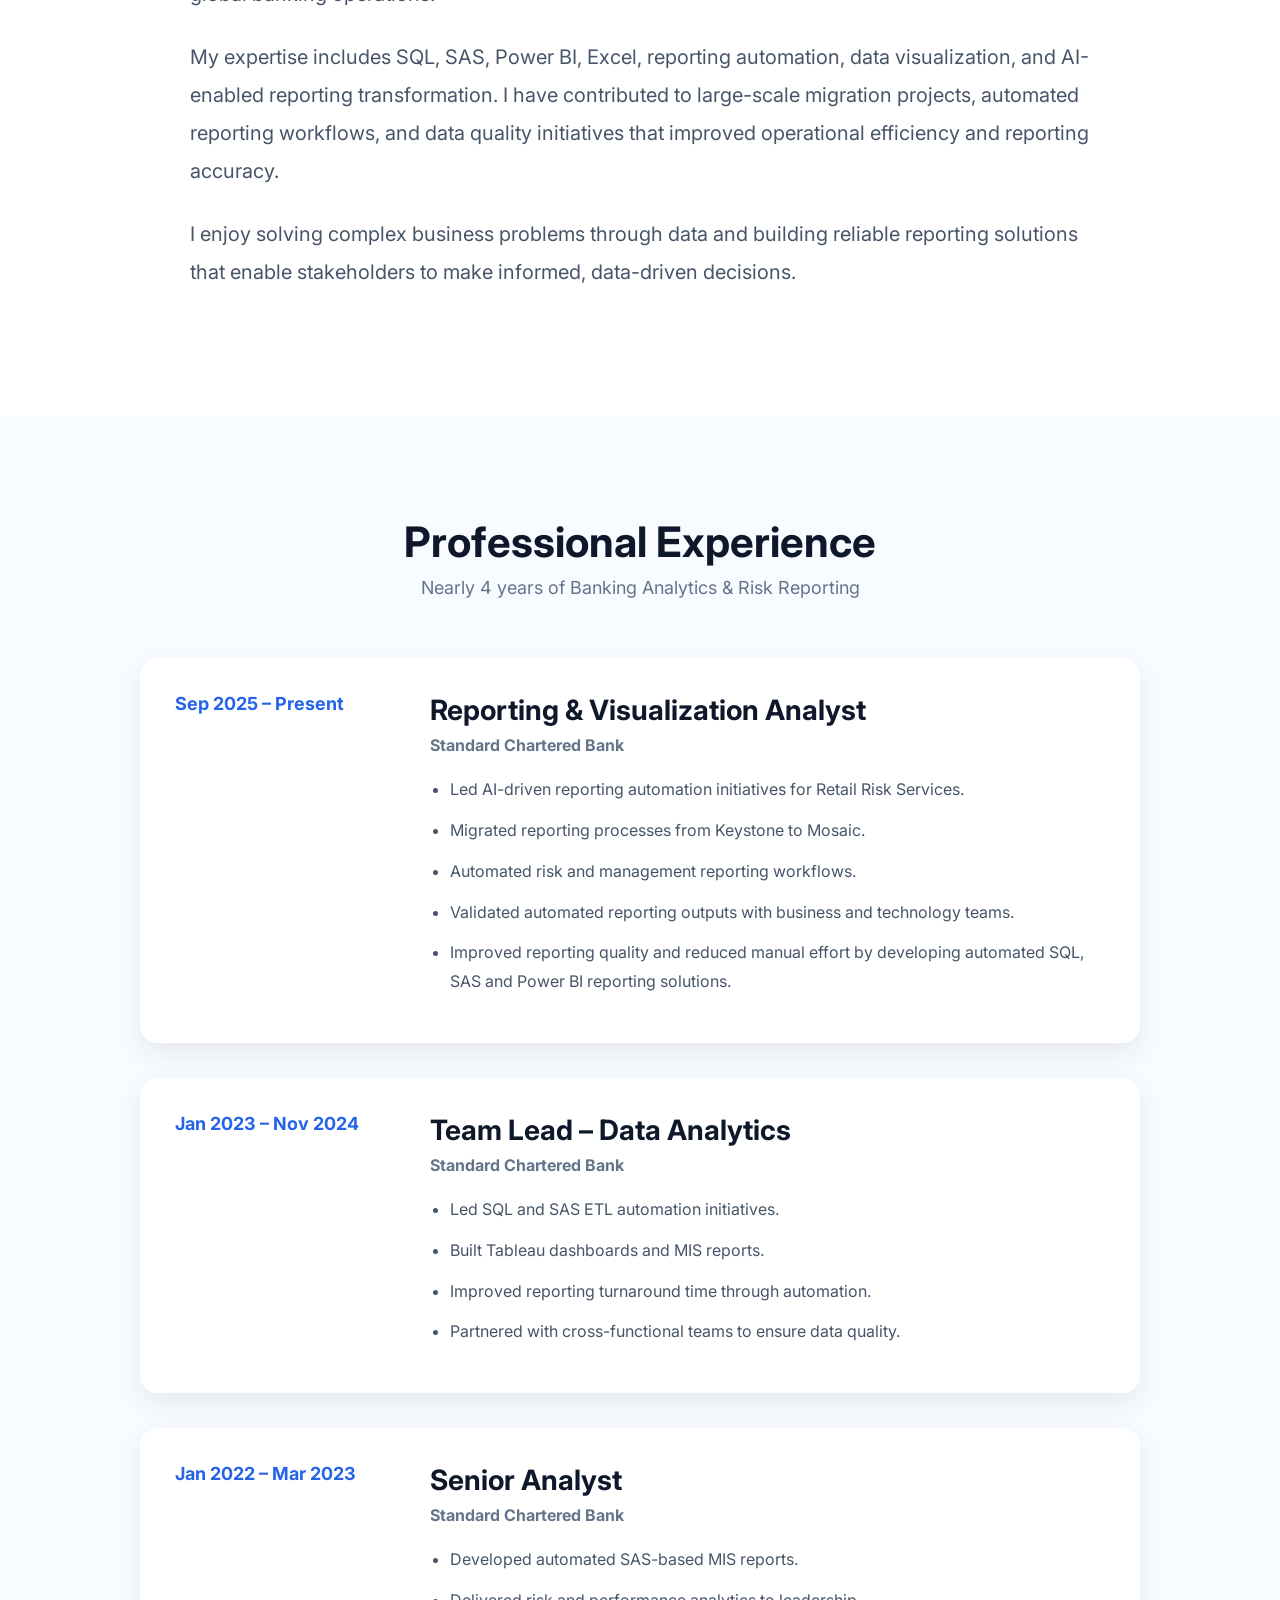
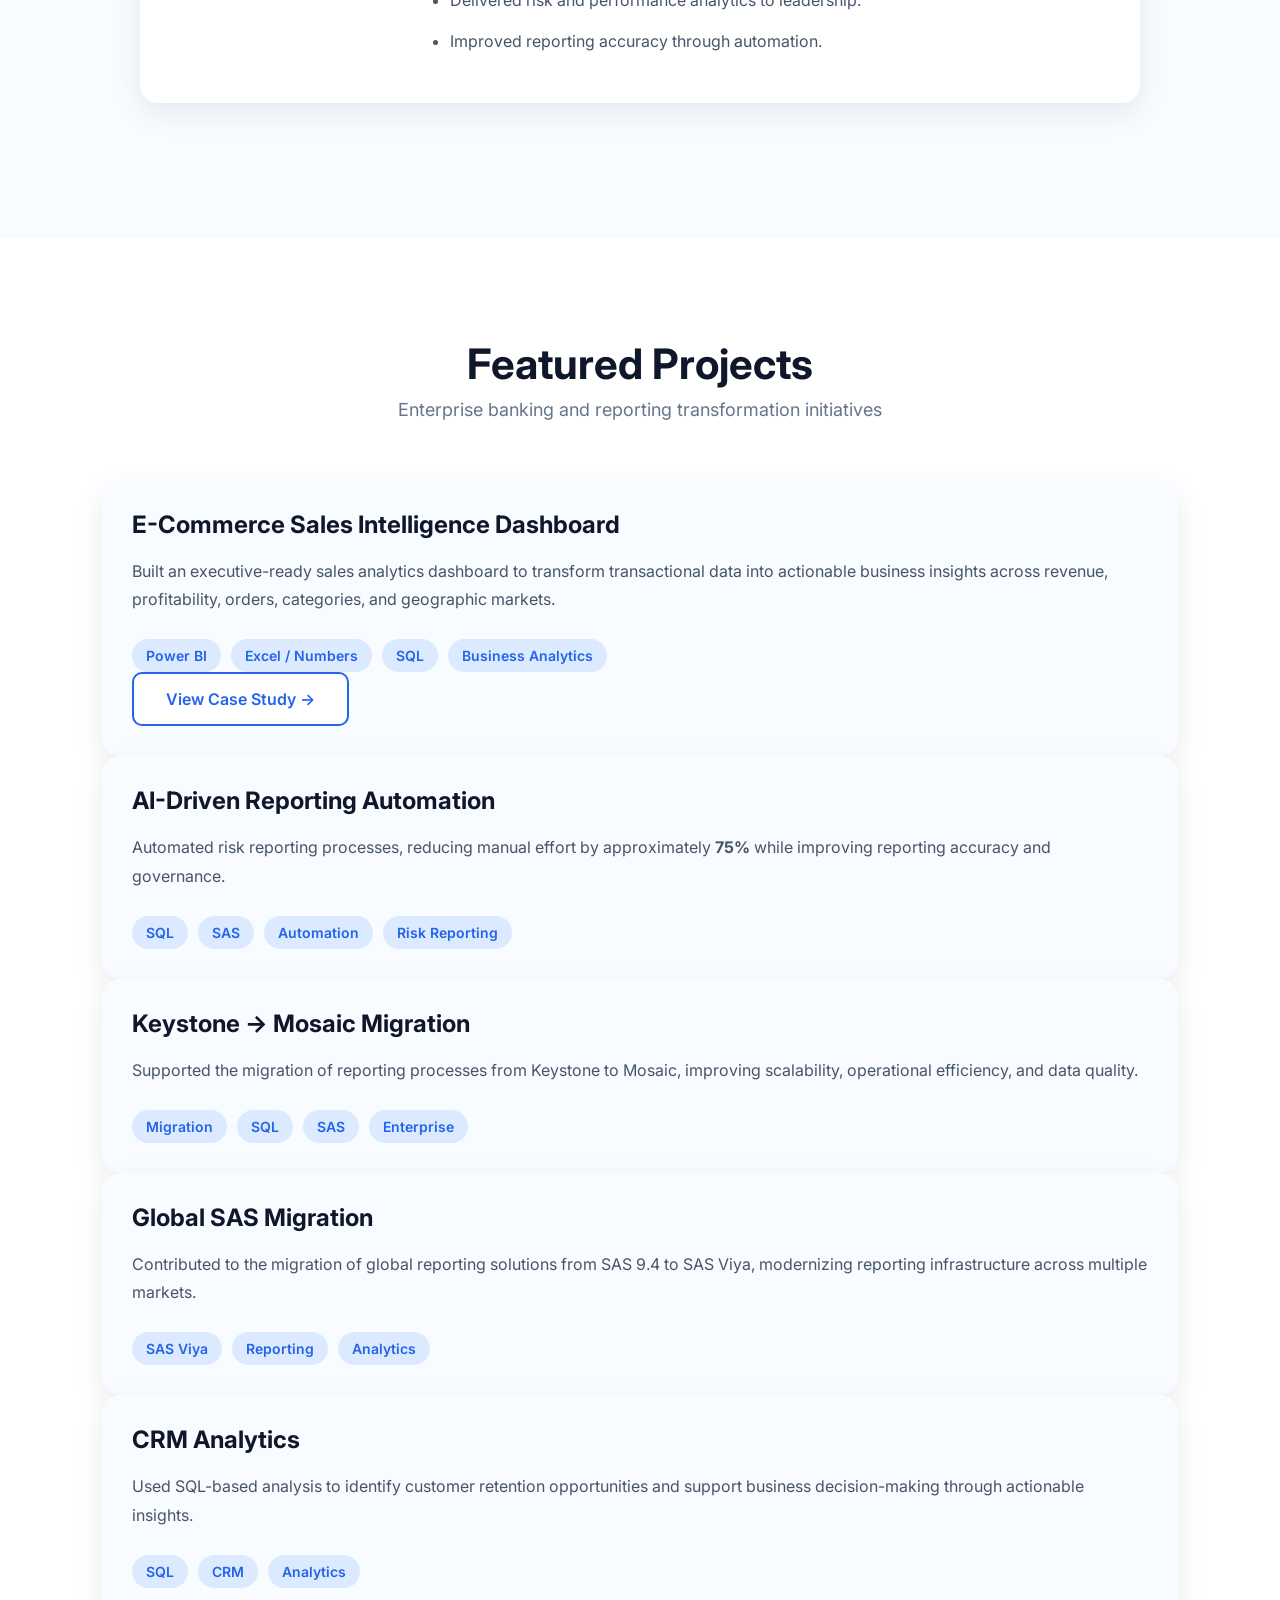
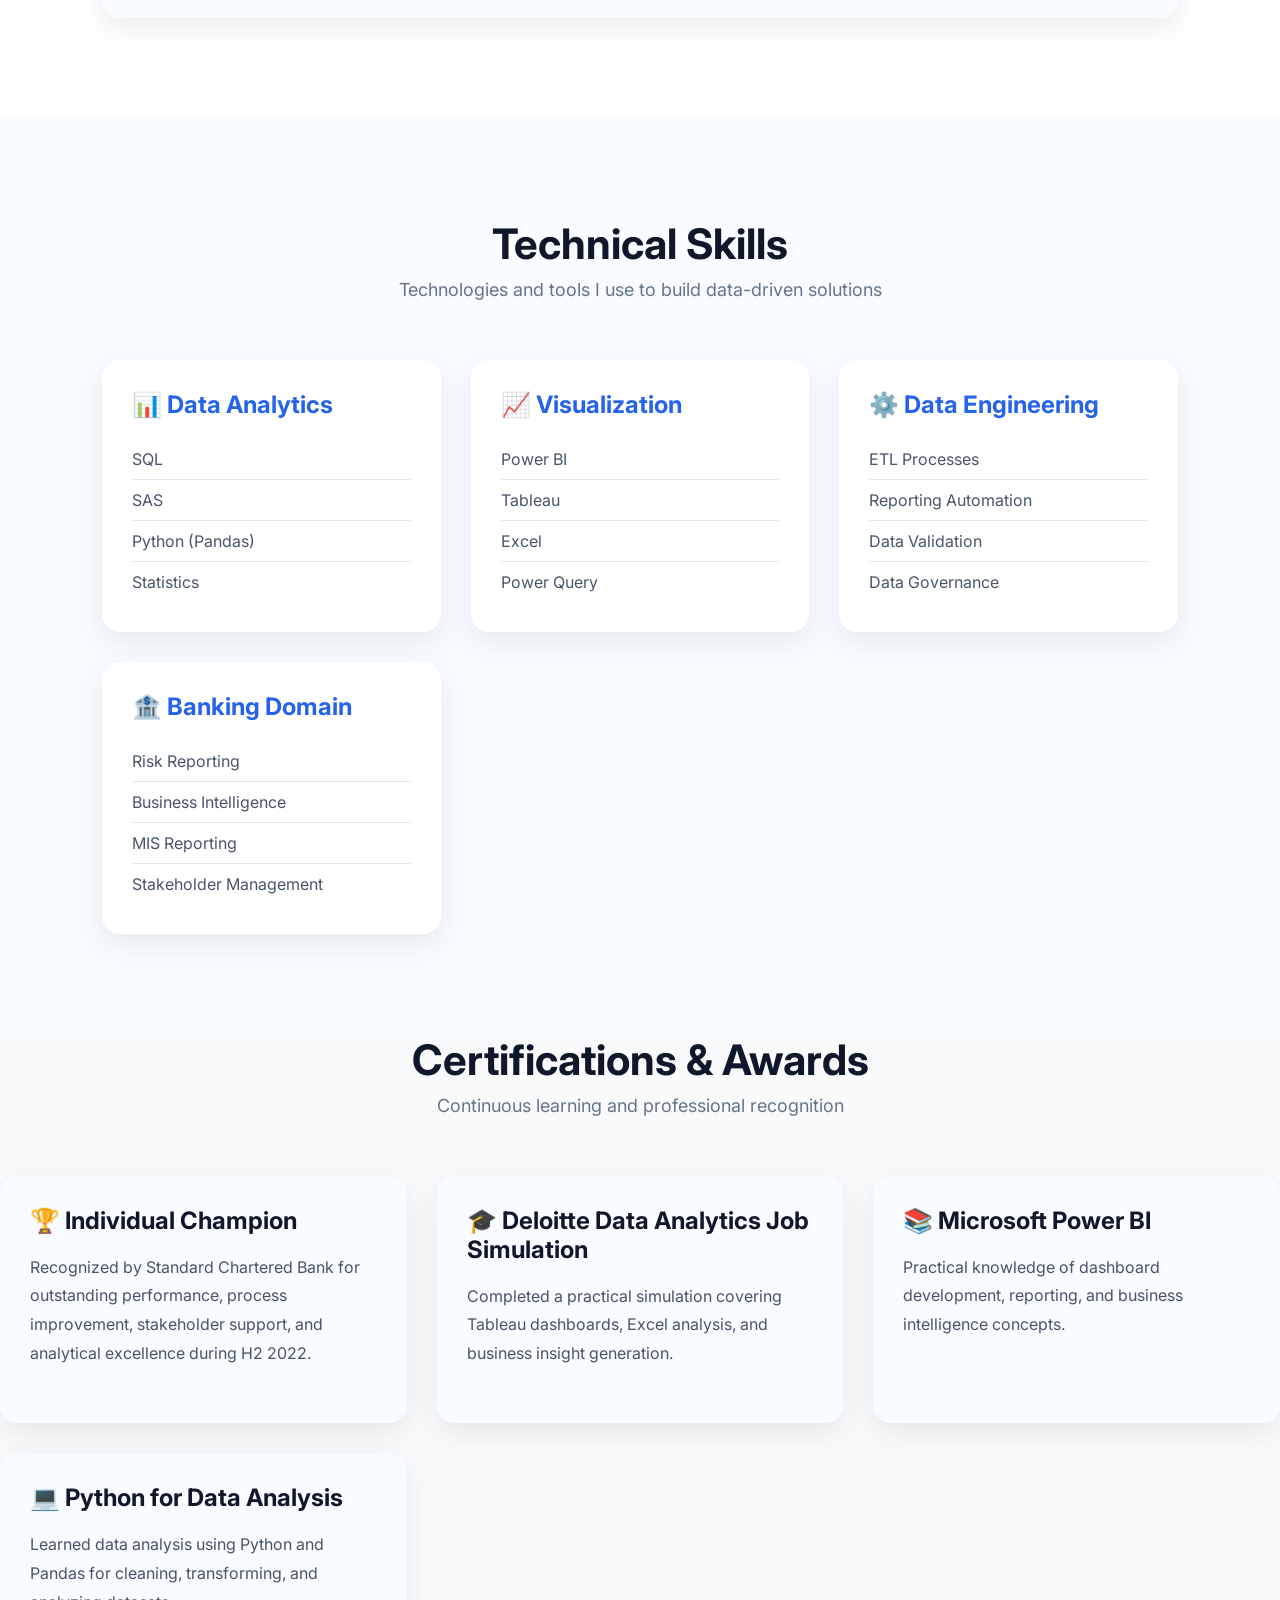
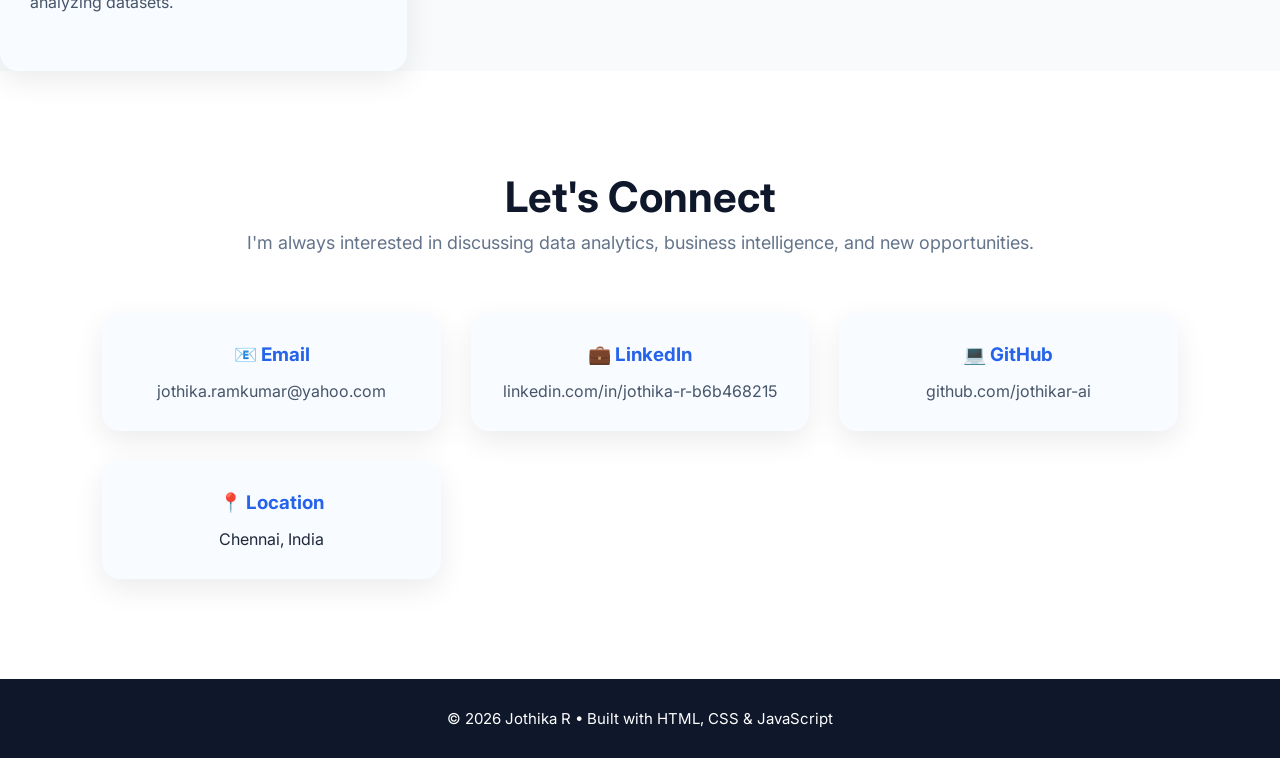
==== commit 65034a1f: "Update index.html" ====
--- a/index.html
+++ b/index.html
@@ -221,8 +221,27 @@
         <p>Enterprise banking and reporting transformation initiatives</p>
     </div>
 
-    <div class="projects-grid">
-
+
+            <div class="project-card">
+            <h3>E-Commerce Sales Intelligence Dashboard</h3>
+
+            <p>
+                Built an executive-ready sales analytics dashboard to transform
+                transactional data into actionable business insights across revenue,
+                profitability, orders, categories, and geographic markets.
+            </p>
+
+            <div class="project-tags">
+                <span>Power BI</span>
+                <span>Excel / Numbers</span>
+                <span>SQL</span>
+                <span>Business Analytics</span>
+            </div>
+
+            <a href="projects/index.html" target="_blank" class="btn secondary">
+                View Case Study →
+            </a>
+        </div>
         <div class="project-card">
             <h3>AI-Driven Reporting Automation</h3>
             <p>
